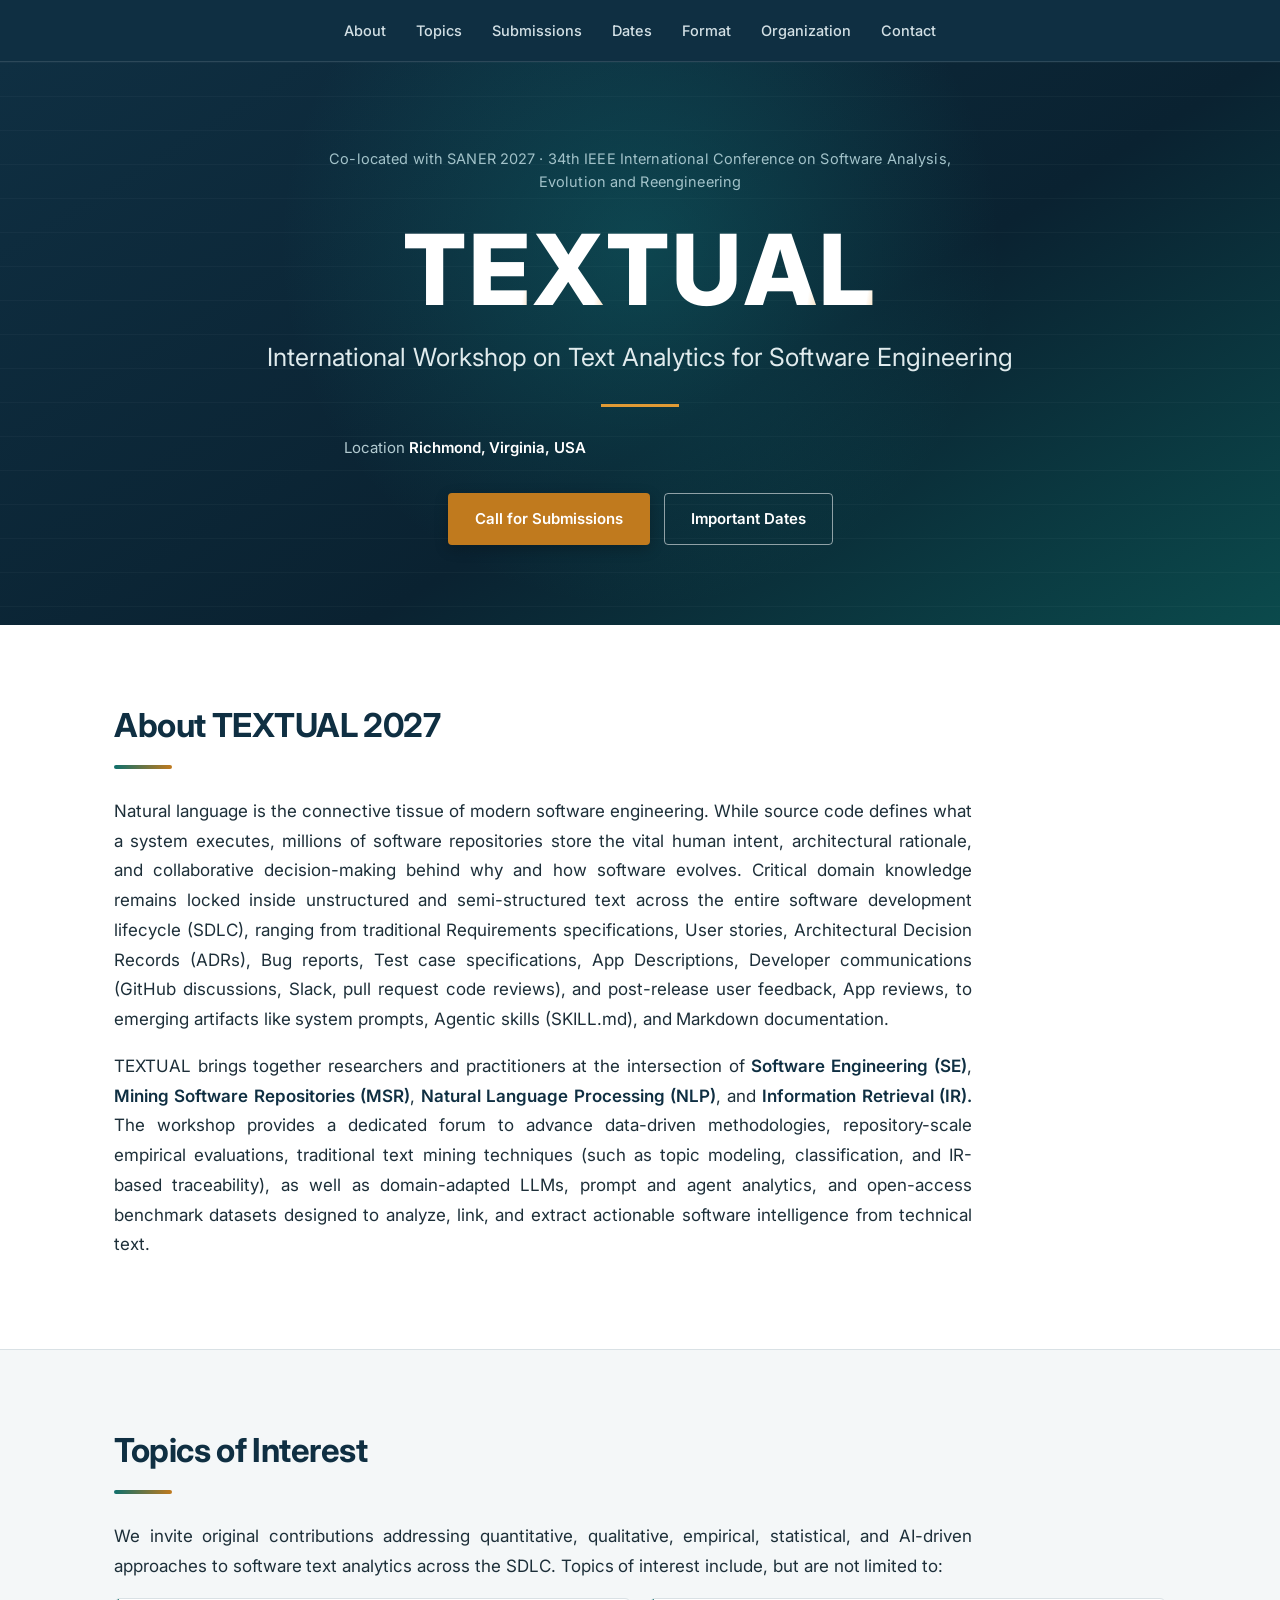
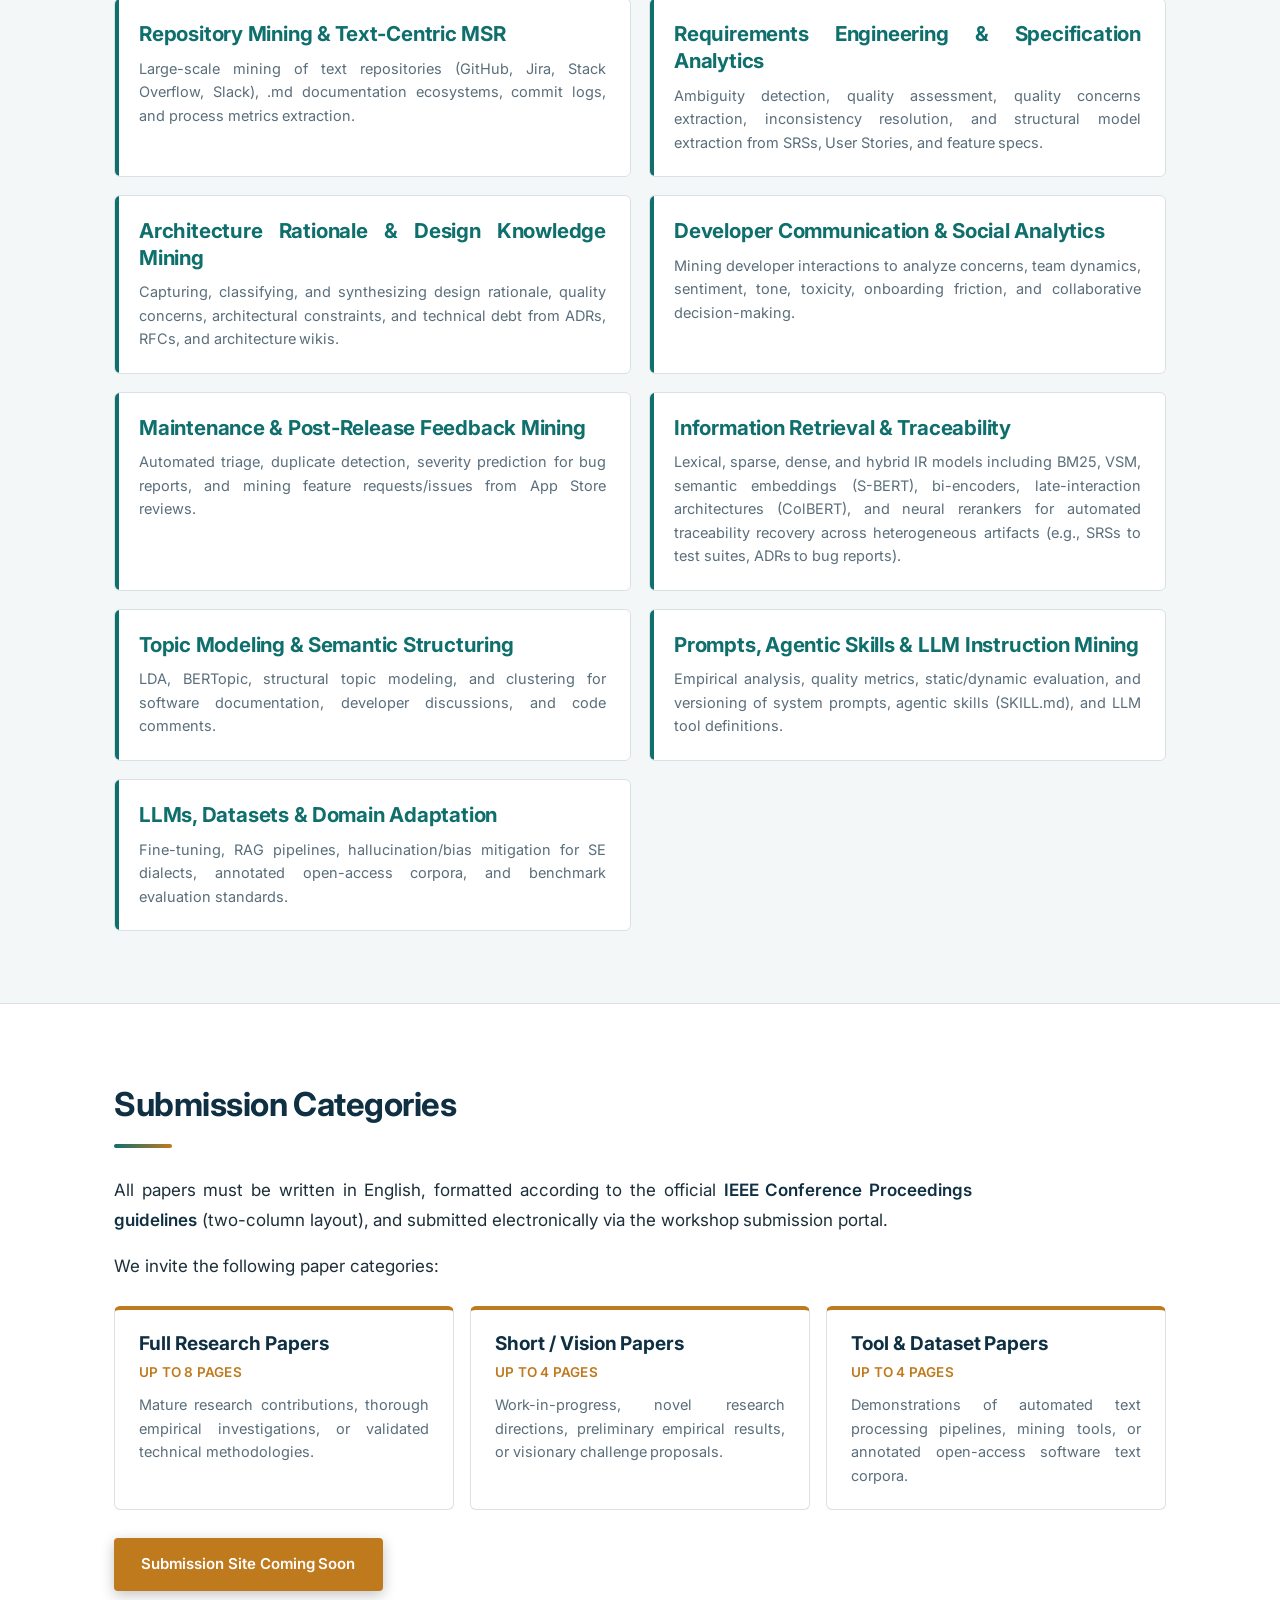
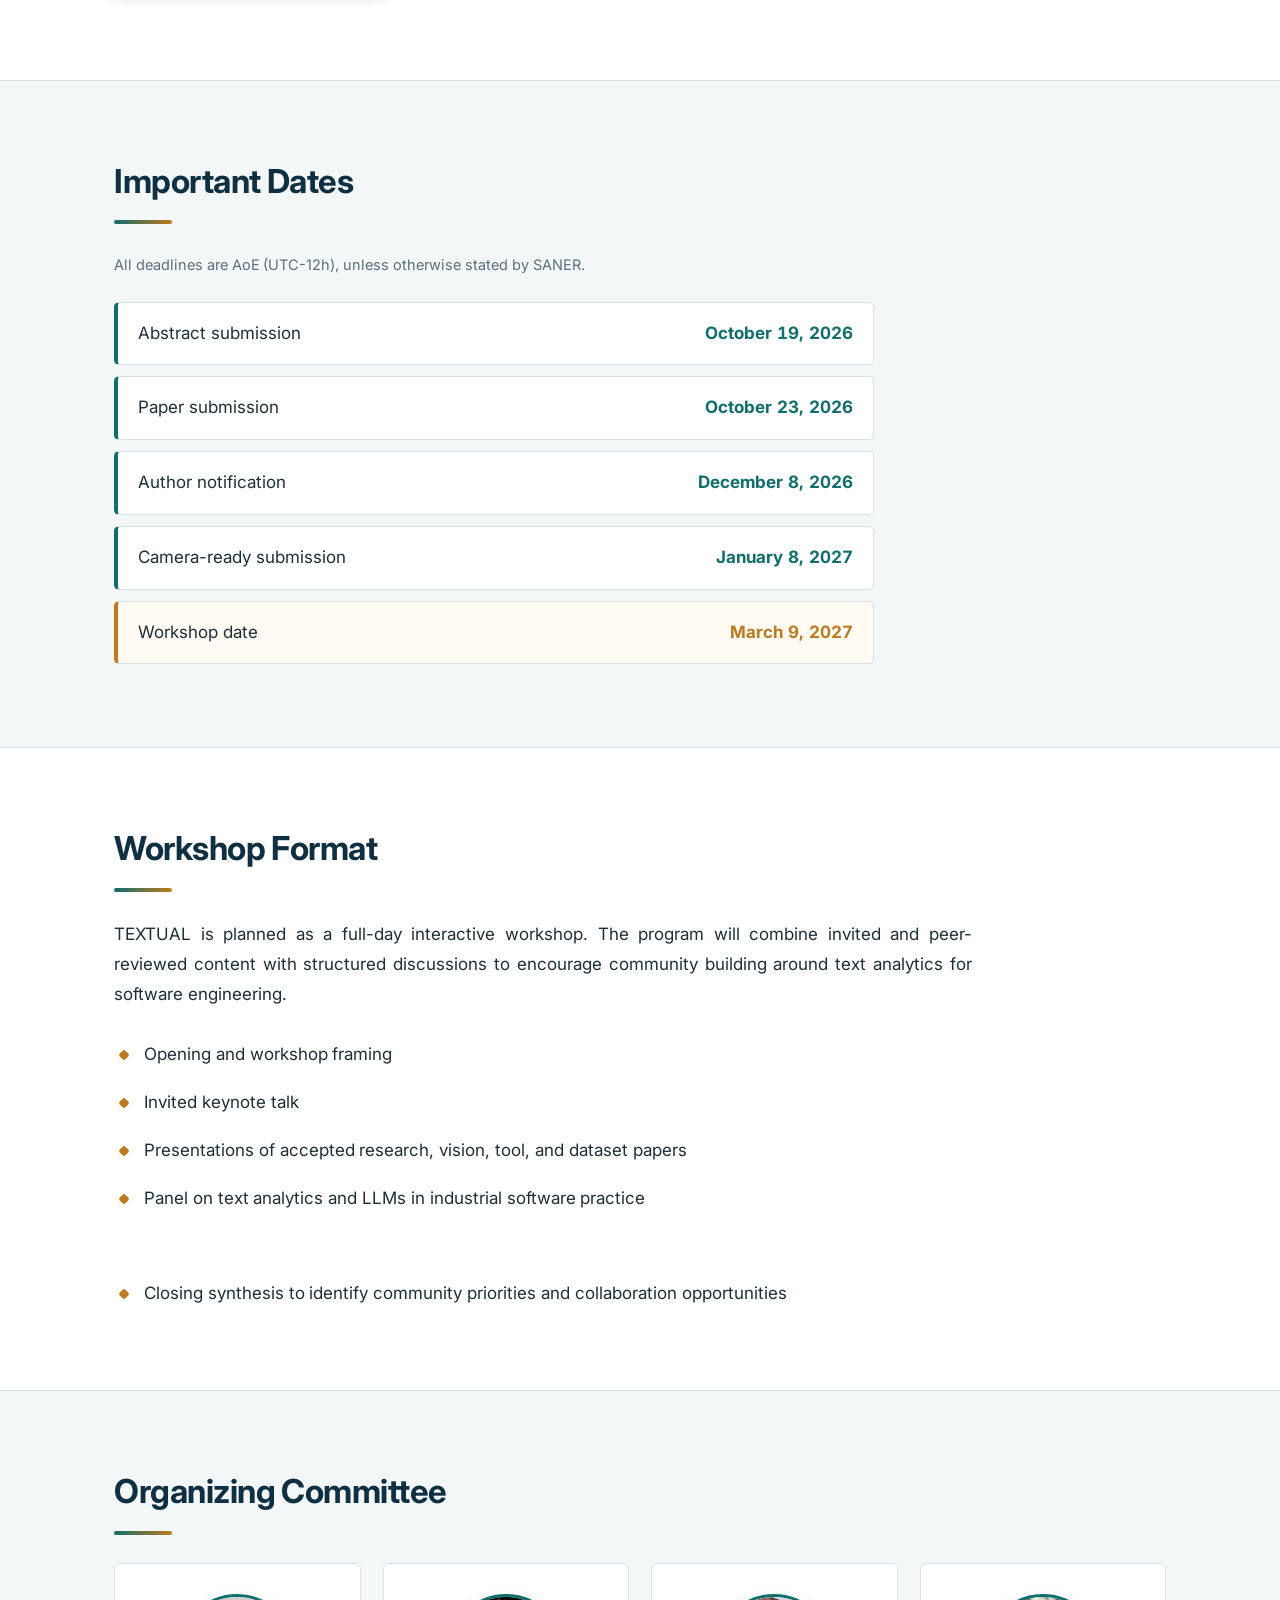
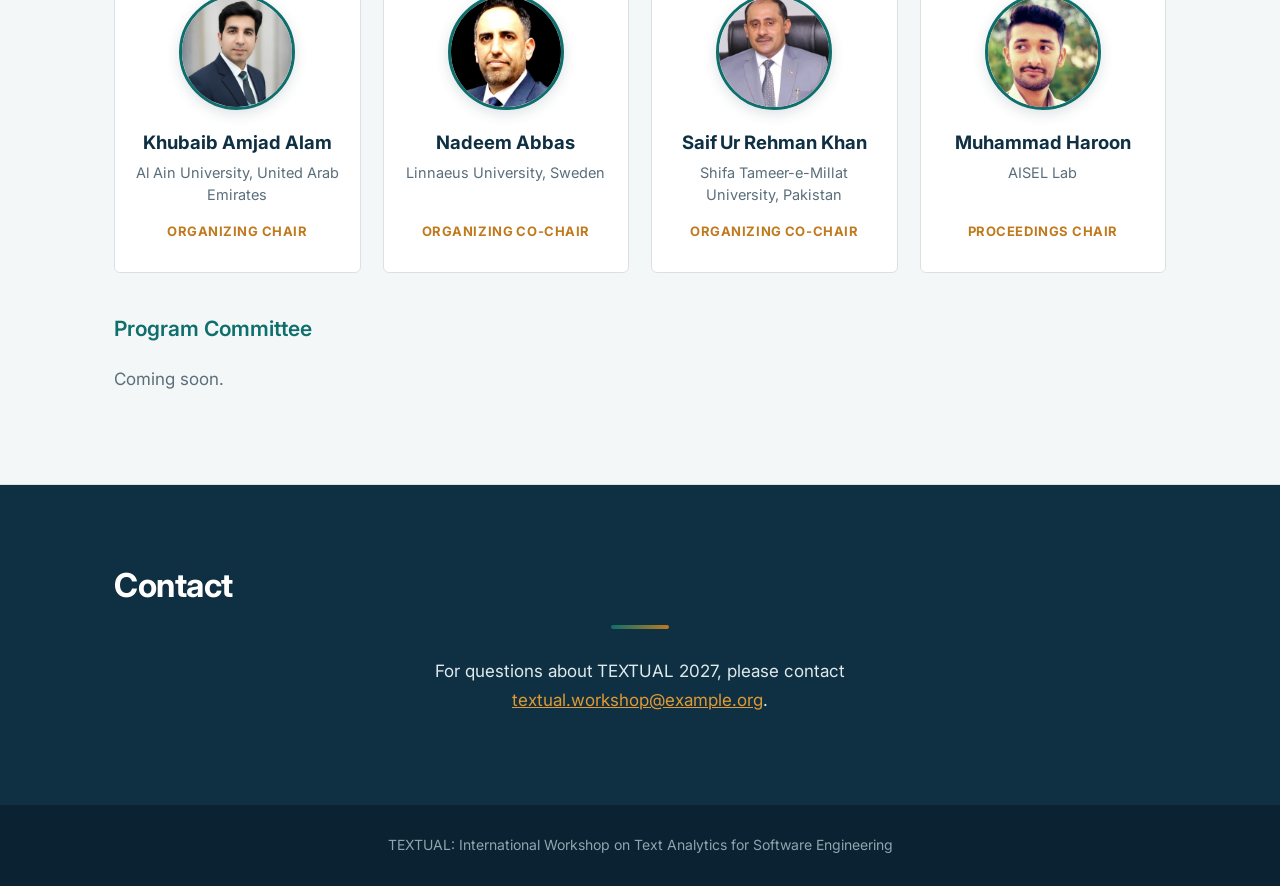
==== textual2027/index.html @ 0e9057af "Add files via upload" ====
<!DOCTYPE html>
<html lang="en">
<head>
<meta charset="utf-8">
<meta name="viewport" content="width=device-width, initial-scale=1">
<title>TEXTUAL: International Workshop on Text Analytics for Software Engineering</title>
<meta name="description" content="TEXTUAL: International Workshop on Text Analytics for Software Engineering, SANER 2027.">
<link rel="preconnect" href="https://fonts.googleapis.com">
<link rel="preconnect" href="https://fonts.gstatic.com" crossorigin>
<link href="https://fonts.googleapis.com/css2?family=Inter:wght@400;500;600;700;800&display=swap" rel="stylesheet">
<style>
:root{
  --navy:#0f2f42;
  --navy-2:#0a2231;
  --teal:#0e6f6c;
  --teal-bright:#12908c;
  --accent:#c07a1e;
  --accent-bright:#e09a35;
  --bg:#ffffff;
  --bg-alt:#f4f7f8;
  --text:#1d2f39;
  --muted:#5a6e7b;
  --line:#d9e1e5;
  --wrap:1100px;
  --ease:cubic-bezier(.22,.61,.36,1);
}
*{box-sizing:border-box}
html{scroll-behavior:smooth;scroll-padding-top:70px}
body{
  margin:0;background:var(--bg);color:var(--text);
  font-family:Inter,-apple-system,BlinkMacSystemFont,"Segoe UI",Helvetica,Arial,sans-serif;
  font-size:17px;line-height:1.75;-webkit-font-smoothing:antialiased;
}

/* No hyphenation and no mid-word breaks anywhere on the site */
*,*::before,*::after{hyphens:none;-webkit-hyphens:none;-ms-hyphens:none;word-break:normal;overflow-wrap:normal}

.wrap{max-width:var(--wrap);margin:0 auto;padding:0 24px}
a{color:var(--teal)}
a:focus-visible,button:focus-visible{outline:3px solid var(--accent);outline-offset:3px}

/* Justified body copy, last line flush left, gaps kept tight */
p,li,td,dd,blockquote{text-align:justify;text-justify:inter-word;text-align-last:left;word-spacing:-.01em}
p{max-width:78ch}

/* ---------- nav ---------- */
.nav{position:sticky;top:0;z-index:60;background:var(--navy);border-bottom:1px solid rgba(255,255,255,.12)}
.nav .wrap{display:flex;flex-wrap:wrap;justify-content:center;gap:2px;padding:11px 24px}
.nav a{position:relative;color:#d3e0e5;text-decoration:none;font-size:14.5px;font-weight:500;padding:7px 14px;transition:color .25s var(--ease)}
.nav a::after{content:"";position:absolute;left:14px;right:14px;bottom:2px;height:2px;background:var(--accent-bright);transform:scaleX(0);transform-origin:left;transition:transform .25s var(--ease)}
.nav a:hover{color:#fff}
.nav a:hover::after,.nav a.active::after{transform:scaleX(1)}
.nav a.active{color:#fff}

/* ---------- hero ---------- */
.hero{position:relative;overflow:hidden;background:linear-gradient(148deg,var(--navy) 0%,var(--navy-2) 58%,#0b4a4c 100%);color:#fff;padding:86px 0 80px;text-align:center}
.hero::before{
  content:"";position:absolute;inset:0;opacity:.05;pointer-events:none;
  background-image:linear-gradient(rgba(255,255,255,.6) 1px,transparent 1px);
  background-size:100% 34px;animation:drift 26s linear infinite;
}
@keyframes drift{to{background-position:0 34px}}
/* soft light sweeping behind the title */
.hero::after{
  content:"";position:absolute;top:-40%;left:50%;width:820px;height:820px;margin-left:-410px;
  background:radial-gradient(circle,rgba(18,144,140,.30) 0%,rgba(18,144,140,0) 62%);
  pointer-events:none;animation:pulse 9s var(--ease) infinite;
}
@keyframes pulse{0%,100%{opacity:.55;transform:scale(1)}50%{opacity:.95;transform:scale(1.1)}}
.hero .wrap{position:relative;z-index:1}
.hero p{text-align:center;text-align-last:center;margin-left:auto;margin-right:auto}
.hero .kicker{font-size:14.5px;color:#a2c2c9;max-width:680px;margin:0 auto 28px;line-height:1.55;letter-spacing:.01em}

/* animated workshop title: letters rise in, then a slow gold sheen crosses it */
.hero h1{
  font-size:clamp(54px,11vw,98px);line-height:1;margin:0;font-weight:800;letter-spacing:.03em;
  display:flex;justify-content:center;flex-wrap:wrap;
}
.hero h1 span{
  display:inline-block;opacity:0;transform:translateY(26px);
  background:linear-gradient(100deg,#fff 34%,var(--accent-bright) 50%,#fff 66%);
  background-size:280% 100%;
  -webkit-background-clip:text;background-clip:text;color:transparent;
  animation:letterIn .62s var(--ease) forwards, sheen 7s 1.6s linear infinite;
}
@keyframes letterIn{to{opacity:1;transform:none}}
@keyframes sheen{0%{background-position:150% 0}55%,100%{background-position:-150% 0}}
.hero .sub{font-size:clamp(18px,2.35vw,25px);color:#e0ebed;max-width:800px;margin:20px auto 0;font-weight:400;line-height:1.45}
.hero .rule{width:0;height:3px;background:var(--accent-bright);margin:28px auto;animation:grow .6s .9s var(--ease) forwards}
@keyframes grow{to{width:78px}}
.hero .loc{font-size:15px;color:#b3cbd1;margin:0}
.hero .loc b{color:#fff;font-weight:600}
.btns{display:flex;gap:14px;justify-content:center;flex-wrap:wrap;margin-top:32px}
.btn{display:inline-block;padding:12px 26px;border-radius:4px;font-weight:600;font-size:15px;text-decoration:none;border:1.5px solid transparent;transition:transform .25s var(--ease),background .25s var(--ease),box-shadow .25s var(--ease)}
.btn:hover{transform:translateY(-1px)}
.btn-primary{background:var(--accent);color:#fff;box-shadow:0 4px 14px rgba(0,0,0,.24)}
.btn-primary:hover{background:var(--accent-bright)}
.btn-ghost{border-color:rgba(255,255,255,.55);color:#fff}
.btn-ghost:hover{background:rgba(255,255,255,.13)}
.hero .kicker,.hero .sub,.hero .loc,.hero .btns{animation:riseIn .6s var(--ease) both}
.hero .sub{animation-delay:.72s}
.hero .loc{animation-delay:.92s}
.hero .btns{animation-delay:1.02s}
@keyframes riseIn{from{opacity:0;transform:translateY(12px)}to{opacity:1;transform:none}}

/* ---------- sections ---------- */
section{padding:72px 0;border-bottom:1px solid var(--line)}
section:nth-of-type(even){background:var(--bg-alt)}
h2{font-size:33px;margin:0 0 10px;font-weight:700;letter-spacing:-.015em;color:var(--navy);text-align:justify;text-justify:inter-word;text-align-last:left;word-spacing:-.01em}
.underline{width:58px;height:4px;background:linear-gradient(90deg,var(--teal),var(--accent));margin-bottom:28px;border-radius:2px}
h3{font-size:21px;margin:38px 0 10px;font-weight:600;color:var(--teal);text-align:justify;text-justify:inter-word;text-align-last:left;word-spacing:-.01em}
strong{font-weight:600;color:var(--navy)}

/* scroll reveal */
.reveal{opacity:0;transform:translateY(14px);transition:opacity .55s var(--ease),transform .55s var(--ease)}
.reveal.in{opacity:1;transform:none}
.reveal.d1{transition-delay:.07s}
.reveal.d2{transition-delay:.14s}
.reveal.d3{transition-delay:.21s}

/* ---------- topic cards ---------- */
.topics{list-style:none;padding:0;margin:0;display:grid;gap:18px;grid-template-columns:repeat(auto-fit,minmax(340px,1fr));align-items:stretch}
.topics li{
  position:relative;overflow:hidden;display:flex;flex-direction:column;
  background:var(--bg);border:1px solid var(--line);border-radius:6px;padding:22px 24px;
  transition:transform .25s var(--ease),box-shadow .25s var(--ease),border-color .25s var(--ease);
}
section:nth-of-type(even) .topics li{background:#fff}
/* accent bar grows on hover */
.topics li::before{content:"";position:absolute;left:0;top:0;bottom:0;width:4px;background:var(--teal);transform:scaleY(1);transform-origin:top;transition:background .25s var(--ease)}
.topics li:hover{transform:translateY(-4px);box-shadow:0 12px 28px rgba(15,47,66,.13);border-color:#c9d6db}
.topics li:hover::before{background:var(--accent)}
.topics li:hover .t-title{color:var(--accent)}
/* MAIN topic title: large and prominent */
.t-title{
  display:block;font-size:20.5px;line-height:1.3;font-weight:700;color:var(--teal);
  margin:0 0 9px;letter-spacing:-.01em;text-align:justify;text-justify:inter-word;text-align-last:left;word-spacing:-.01em;
  transition:color .25s var(--ease);
}
/* SUB text: smaller, justified, tight, never broken */
.t-body{
  display:block;font-size:14.5px;line-height:1.62;color:var(--muted);margin:0;
  text-align:justify;text-justify:inter-word;text-align-last:left;word-spacing:-.015em;
}

/* ---------- submission categories ---------- */
.cats{list-style:none;padding:0;margin:24px 0 0;display:grid;gap:16px;grid-template-columns:repeat(auto-fit,minmax(320px,1fr));align-items:stretch}
.cats li{display:flex;flex-direction:column;background:var(--bg);border:1px solid var(--line);border-top:4px solid var(--accent);border-radius:6px;padding:22px 24px;transition:transform .25s var(--ease),box-shadow .25s var(--ease)}
section:nth-of-type(even) .cats li{background:#fff}
.cats li:hover{transform:translateY(-4px);box-shadow:0 12px 28px rgba(15,47,66,.13)}
.c-title{display:block;font-size:19px;font-weight:700;color:var(--navy);margin:0 0 4px;line-height:1.3;text-align:justify;text-justify:inter-word;text-align-last:left;word-spacing:-.01em}
.c-pages{display:block;font-size:13.5px;font-weight:600;color:var(--accent);margin:0 0 9px;letter-spacing:.02em}
.c-body{display:block;font-size:14.5px;line-height:1.62;color:var(--muted);margin:0;text-align:justify;text-align-last:left;word-spacing:-.015em}

/* ---------- dates ---------- */
.dates{list-style:none;padding:0;margin:24px 0 0;max-width:760px}
.dates li>span:first-child{flex:1;text-align:justify;text-justify:inter-word;text-align-last:left;word-spacing:-.01em}
.dates li{display:flex;justify-content:space-between;gap:18px;align-items:baseline;padding:16px 20px;border:1px solid var(--line);border-left:4px solid var(--teal);border-radius:5px;margin-bottom:11px;background:var(--bg);transition:transform .25s var(--ease),box-shadow .25s var(--ease),border-left-color .25s var(--ease)}
section:nth-of-type(even) .dates li{background:#fff}
.dates li:hover{transform:translateY(-2px);box-shadow:0 8px 20px rgba(15,47,66,.1);border-left-color:var(--accent)}
.dates .d{font-weight:700;font-variant-numeric:tabular-nums;white-space:nowrap;color:var(--teal)}
.dates li.highlight{border-left-color:var(--accent);background:#fffaf2}
section:nth-of-type(even) .dates li.highlight{background:#fffaf2}
.dates li.highlight .d{color:var(--accent)}
.note{font-size:14.5px;color:var(--muted);text-align:justify;text-justify:inter-word;text-align-last:left;word-spacing:-.01em}

/* ---------- format ---------- */
.format{list-style:none;padding:0;margin:22px 0 0;max-width:78ch}
.format li{position:relative;padding:9px 0 9px 30px;text-align:justify;text-justify:inter-word;text-align-last:left;word-spacing:-.01em}
.format li::before{content:"";position:absolute;left:6px;top:20px;width:8px;height:8px;background:var(--accent);border-radius:2px;transform:rotate(45deg)}

/* ---------- organizers ---------- */
.people{display:grid;gap:22px;grid-template-columns:repeat(auto-fit,minmax(235px,1fr));margin-top:28px;align-items:stretch}
.person{display:flex;flex-direction:column;text-align:center;background:var(--bg);border:1px solid var(--line);border-radius:6px;padding:30px 20px;transition:transform .25s var(--ease),box-shadow .25s var(--ease)}
section:nth-of-type(even) .person{background:#fff}
.person:hover{transform:translateY(-4px);box-shadow:0 12px 28px rgba(15,47,66,.13)}
.avatar{display:block;width:116px;height:116px;border-radius:50%;object-fit:cover;object-position:center top;background:var(--bg-alt);margin:0 auto 16px;border:3px solid var(--teal);box-shadow:0 4px 14px rgba(15,47,66,.14);transition:border-color .25s var(--ease),transform .25s var(--ease),box-shadow .25s var(--ease)}
.person:hover .avatar{border-color:var(--accent);transform:scale(1.03);box-shadow:0 8px 22px rgba(15,47,66,.2)}
.person p{text-align:center;text-align-last:center;max-width:none;margin-left:auto;margin-right:auto}
.person .name{font-size:18.5px;font-weight:700;margin:0 0 4px;color:var(--navy)}
.person .name a{text-decoration:none;color:var(--navy)}
.person .name a:hover{color:var(--teal)}
.person .aff{font-size:14.5px;color:var(--muted);margin:0;line-height:1.5;margin-bottom:auto}
.person .role{font-size:13px;font-weight:700;color:var(--accent);margin:14px 0 0;letter-spacing:.04em;text-transform:uppercase}
.pc{margin-top:38px;color:var(--muted)}

/* ---------- contact + footer ---------- */
.contact{background:var(--navy);color:#dfeaed;text-align:center;border-bottom:none}
.contact h2{color:#fff}
.contact .underline{margin:0 auto 28px}
.contact p{margin-left:auto;margin-right:auto;max-width:640px;text-align:center;text-align-last:center}
.contact a{color:var(--accent-bright)}
footer{background:var(--navy-2);color:#8fa5b0;text-align:center;padding:28px 24px;font-size:14px}

/* ---------- back to top ---------- */
#top{position:fixed;right:22px;bottom:22px;z-index:70;width:44px;height:44px;border:none;border-radius:50%;background:var(--teal);color:#fff;font-size:19px;cursor:pointer;opacity:0;pointer-events:none;transform:translateY(10px);transition:opacity .25s var(--ease),transform .25s var(--ease),background .25s var(--ease);box-shadow:0 6px 18px rgba(0,0,0,.24)}
#top.show{opacity:1;pointer-events:auto;transform:none}
#top:hover{background:var(--accent)}

@media(max-width:720px){
  body{font-size:16px}
  section{padding:52px 0}
  h2{font-size:27px}
  .t-title{font-size:18.5px}
  .dates li{flex-direction:column;gap:4px}
}
@media (prefers-reduced-motion:reduce){
  html{scroll-behavior:auto}
  *,*::before,*::after{animation:none!important;transition:none!important}
  .reveal{opacity:1;transform:none}
  .hero .rule{width:78px}
  .hero h1 span{opacity:1;transform:none;color:#fff;-webkit-text-fill-color:#fff}
}
</style>
</head>
<body>

<nav class="nav">
  <div class="wrap">
    <a href="#about">About</a>
    <a href="#topics">Topics</a>
    <a href="#submissions">Submissions</a>
    <a href="#dates">Dates</a>
    <a href="#format">Format</a>
    <a href="#organization">Organization</a>
    <a href="#contact">Contact</a>
  </div>
</nav>

<header class="hero">
  <div class="wrap">
    <p class="kicker">Co-located with SANER 2027 &middot; 34th IEEE International Conference on Software Analysis, Evolution and Reengineering</p>
    <h1 id="title" aria-label="TEXTUAL">TEXTUAL</h1>
    <p class="sub">International Workshop on Text Analytics for Software Engineering</p>
    <div class="rule"></div>
    <p class="loc">Location <b>Richmond, Virginia, USA</b></p>
    <div class="btns">
      <a class="btn btn-primary" href="#submissions">Call for Submissions</a>
      <a class="btn btn-ghost" href="#dates">Important Dates</a>
    </div>
  </div>
</header>

<section id="about">
  <div class="wrap">
    <h2 class="reveal">About TEXTUAL 2027</h2>
    <div class="underline reveal"></div>
    <p class="reveal d1">Natural language is the connective tissue of modern software engineering. While source code defines what a system executes, millions of software repositories store the vital human intent, architectural rationale, and collaborative decision-making behind why and how software evolves. Critical domain knowledge remains locked inside unstructured and semi-structured text across the entire software development lifecycle (SDLC), ranging from traditional Requirements specifications, User stories, Architectural Decision Records (ADRs), Bug reports, Test case specifications, App Descriptions, Developer communications (GitHub discussions, Slack, pull request code reviews), and post-release user feedback, App reviews, to emerging artifacts like system prompts, Agentic skills (SKILL.md), and Markdown documentation.</p>
    <p class="reveal d2">TEXTUAL brings together researchers and practitioners at the intersection of <strong>Software Engineering (SE)</strong>, <strong>Mining Software Repositories (MSR)</strong>, <strong>Natural Language Processing (NLP)</strong>, and <strong>Information Retrieval (IR).</strong> The workshop provides a dedicated forum to advance data-driven methodologies, repository-scale empirical evaluations, traditional text mining techniques (such as topic modeling, classification, and IR-based traceability), as well as domain-adapted LLMs, prompt and agent analytics, and open-access benchmark datasets designed to analyze, link, and extract actionable software intelligence from technical text.</p>
  </div>
</section>

<section id="topics">
  <div class="wrap">
    <h2 class="reveal">Topics of Interest</h2>
    <div class="underline reveal"></div>
    <p class="reveal d1">We invite original contributions addressing quantitative, qualitative, empirical, statistical, and AI-driven approaches to software text analytics across the SDLC. Topics of interest include, but are not limited to:</p>
    <ul class="topics">
      <li class="reveal"><span class="t-title">Repository Mining &amp; Text-Centric MSR</span><span class="t-body">Large-scale mining of text repositories (GitHub, Jira, Stack Overflow, Slack), .md documentation ecosystems, commit logs, and process metrics extraction.</span></li>
      <li class="reveal d1"><span class="t-title">Requirements Engineering &amp; Specification Analytics</span><span class="t-body">Ambiguity detection, quality assessment, quality concerns extraction, inconsistency resolution, and structural model extraction from SRSs, User Stories, and feature specs.</span></li>
      <li class="reveal d2"><span class="t-title">Architecture Rationale &amp; Design Knowledge Mining</span><span class="t-body">Capturing, classifying, and synthesizing design rationale, quality concerns, architectural constraints, and technical debt from ADRs, RFCs, and architecture wikis.</span></li>
      <li class="reveal"><span class="t-title">Developer Communication &amp; Social Analytics</span><span class="t-body">Mining developer interactions to analyze concerns, team dynamics, sentiment, tone, toxicity, onboarding friction, and collaborative decision-making.</span></li>
      <li class="reveal d1"><span class="t-title">Maintenance &amp; Post-Release Feedback Mining</span><span class="t-body">Automated triage, duplicate detection, severity prediction for bug reports, and mining feature requests/issues from App Store reviews.</span></li>
      <li class="reveal d2"><span class="t-title">Information Retrieval &amp; Traceability</span><span class="t-body">Lexical, sparse, dense, and hybrid IR models including BM25, VSM, semantic embeddings (S-BERT), bi-encoders, late-interaction architectures (ColBERT), and neural rerankers for automated traceability recovery across heterogeneous artifacts (e.g., SRSs to test suites, ADRs to bug reports).</span></li>
      <li class="reveal"><span class="t-title">Topic Modeling &amp; Semantic Structuring</span><span class="t-body">LDA, BERTopic, structural topic modeling, and clustering for software documentation, developer discussions, and code comments.</span></li>
      <li class="reveal d1"><span class="t-title">Prompts, Agentic Skills &amp; LLM Instruction Mining</span><span class="t-body">Empirical analysis, quality metrics, static/dynamic evaluation, and versioning of system prompts, agentic skills (SKILL.md), and LLM tool definitions.</span></li>
      <li class="reveal d2"><span class="t-title">LLMs, Datasets &amp; Domain Adaptation</span><span class="t-body">Fine-tuning, RAG pipelines, hallucination/bias mitigation for SE dialects, annotated open-access corpora, and benchmark evaluation standards.</span></li>
    </ul>
  </div>
</section>

<section id="submissions">
  <div class="wrap">
    <h2 class="reveal">Submission Categories</h2>
    <div class="underline reveal"></div>
    <p class="reveal d1">All papers must be written in English, formatted according to the official <strong>IEEE Conference Proceedings guidelines</strong> (two-column layout), and submitted electronically via the workshop submission portal.</p>
    <p class="reveal d2">We invite the following paper categories:</p>
    <ul class="cats">
      <li class="reveal"><span class="c-title">Full Research Papers</span><span class="c-pages">UP TO 8 PAGES</span><span class="c-body">Mature research contributions, thorough empirical investigations, or validated technical methodologies.</span></li>
      <li class="reveal d1"><span class="c-title">Short / Vision Papers</span><span class="c-pages">UP TO 4 PAGES</span><span class="c-body">Work-in-progress, novel research directions, preliminary empirical results, or visionary challenge proposals.</span></li>
      <li class="reveal d2"><span class="c-title">Tool &amp; Dataset Papers</span><span class="c-pages">UP TO 4 PAGES</span><span class="c-body">Demonstrations of automated text processing pipelines, mining tools, or annotated open-access software text corpora.</span></li>
    </ul>
    <p class="reveal" style="margin-top:28px"><a class="btn btn-primary" href="#">Submission Site Coming Soon</a></p>
  </div>
</section>

<section id="dates">
  <div class="wrap">
    <h2 class="reveal">Important Dates</h2>
    <div class="underline reveal"></div>
    <p class="note reveal d1">All deadlines are AoE (UTC-12h), unless otherwise stated by SANER.</p>
    <ul class="dates">
      <li class="reveal"><span>Abstract submission</span><span class="d">October 19, 2026</span></li>
      <li class="reveal d1"><span>Paper submission</span><span class="d">October 23, 2026</span></li>
      <li class="reveal d2"><span>Author notification</span><span class="d">December 8, 2026</span></li>
      <li class="reveal d2"><span>Camera-ready submission</span><span class="d">January 8, 2027</span></li>
      <li class="reveal d3 highlight"><span>Workshop date</span><span class="d">March 9, 2027</span></li>
    </ul>
  </div>
</section>

<section id="format">
  <div class="wrap">
    <h2 class="reveal">Workshop Format</h2>
    <div class="underline reveal"></div>
    <p class="reveal d1">TEXTUAL is planned as a full-day interactive workshop. The program will combine invited and peer-reviewed content with structured discussions to encourage community building around text analytics for software engineering.</p>
    <ul class="format">
      <li class="reveal">Opening and workshop framing</li>
      <li class="reveal">Invited keynote talk</li>
      <li class="reveal d1">Presentations of accepted research, vision, tool, and dataset papers</li>
      <li class="reveal d1">Panel on text analytics and LLMs in industrial software practice</li>
      <li class="reveal d2">Structured breakout discussion on dataset, benchmark, and evaluation gaps</li>
      <li class="reveal d2">Closing synthesis to identify community priorities and collaboration opportunities</li>
    </ul>
  </div>
</section>

<section id="organization">
  <div class="wrap">
    <h2 class="reveal">Organizing Committee</h2>
    <div class="underline reveal"></div>
    <div class="people">

      <div class="person reveal">
        <img class="avatar" src="assets/organizers/khubaib-amjad-alam.jpg" alt="Khubaib Amjad Alam" loading="lazy" width="600" height="600">
        <p class="name"><a href="https://aau.ac.ae/en/staff/khubaib-Alam" target="_blank" rel="noopener">Khubaib Amjad Alam</a></p>
        <p class="aff">Al Ain University, United Arab Emirates</p>
        <p class="role">Organizing Chair</p>
      </div>

      <div class="person reveal d1">
        <img class="avatar" src="assets/organizers/nadeem-abbas.jpg" alt="Nadeem Abbas" loading="lazy" width="600" height="600">
        <p class="name"><a href="https://www.lnu.se/en/staff/nadeem.abbas" target="_blank" rel="noopener">Nadeem Abbas</a></p>
        <p class="aff">Linnaeus University, Sweden</p>
        <p class="role">Organizing Co-chair</p>
      </div>

      <div class="person reveal d2">
        <img class="avatar" src="assets/organizers/saif-ur-rehman-khan.jpg" alt="Saif Ur Rehman Khan" loading="lazy" width="600" height="600">
        <p class="name"><a href="https://stmu.edu.pk/dr-saif-ur-rehman-2/" target="_blank" rel="noopener">Saif Ur Rehman Khan</a></p>
        <p class="aff">Shifa Tameer-e-Millat University, Pakistan</p>
        <p class="role">Organizing Co-chair</p>
      </div>

      <div class="person reveal d3">
        <img class="avatar" src="assets/organizers/muhammad-haroon.jpg" alt="Muhammad Haroon" loading="lazy" width="600" height="600">
        <p class="name"><a href="https://aisel.dev" target="_blank" rel="noopener">Muhammad Haroon</a></p>
        <p class="aff">AISEL Lab</p>
        <p class="role">Proceedings Chair</p>
      </div>

    </div>

    <div class="pc">
      <h3 class="reveal">Program Committee</h3>
      <p class="reveal">Coming soon.</p>
    </div>
  </div>
</section>

<section id="contact" class="contact">
  <div class="wrap">
    <h2 class="reveal">Contact</h2>
    <div class="underline reveal"></div>
    <p class="reveal d1">For questions about TEXTUAL 2027, please contact <a href="mailto:textual.workshop@example.org">textual.workshop@example.org</a>.</p>
  </div>
</section>

<footer>
  TEXTUAL: International Workshop on Text Analytics for Software Engineering
</footer>

<button id="top" aria-label="Back to top">&#8593;</button>

<script>
(function(){
  var reduce = window.matchMedia('(prefers-reduced-motion: reduce)').matches;

  // Split the workshop title into animated letters
  var title = document.getElementById('title');
  if (title) {
    var word = title.textContent.trim();
    title.textContent = '';
    for (var i = 0; i < word.length; i++) {
      var s = document.createElement('span');
      s.textContent = word[i];
      s.style.animationDelay = (0.12 + i * 0.075) + 's, ' + (1.6 + i * 0.075) + 's';
      title.appendChild(s);
    }
  }

  // Scroll reveal
  var items = document.querySelectorAll('.reveal');
  if (reduce || !('IntersectionObserver' in window)) {
    items.forEach(function(el){ el.classList.add('in'); });
  } else {
    var io = new IntersectionObserver(function(entries){
      entries.forEach(function(e){
        if (e.isIntersecting) { e.target.classList.add('in'); io.unobserve(e.target); }
      });
    }, { threshold: 0.12, rootMargin: '0px 0px -60px 0px' });
    items.forEach(function(el){ io.observe(el); });
  }

  // Active nav link and back-to-top visibility
  var links = Array.prototype.slice.call(document.querySelectorAll('.nav a'));
  var sections = links.map(function(a){ return document.querySelector(a.getAttribute('href')); });
  var btn = document.getElementById('top');
  function onScroll(){
    var y = window.scrollY + 100, current = -1;
    sections.forEach(function(s, i){ if (s && s.offsetTop <= y) current = i; });
    links.forEach(function(a, i){ a.classList.toggle('active', i === current); });
    btn.classList.toggle('show', window.scrollY > 500);
  }
  window.addEventListener('scroll', onScroll, { passive: true });
  onScroll();

  btn.addEventListener('click', function(){
    window.scrollTo({ top: 0, behavior: reduce ? 'auto' : 'smooth' });
  });
})();
</script>

</body>
</html>
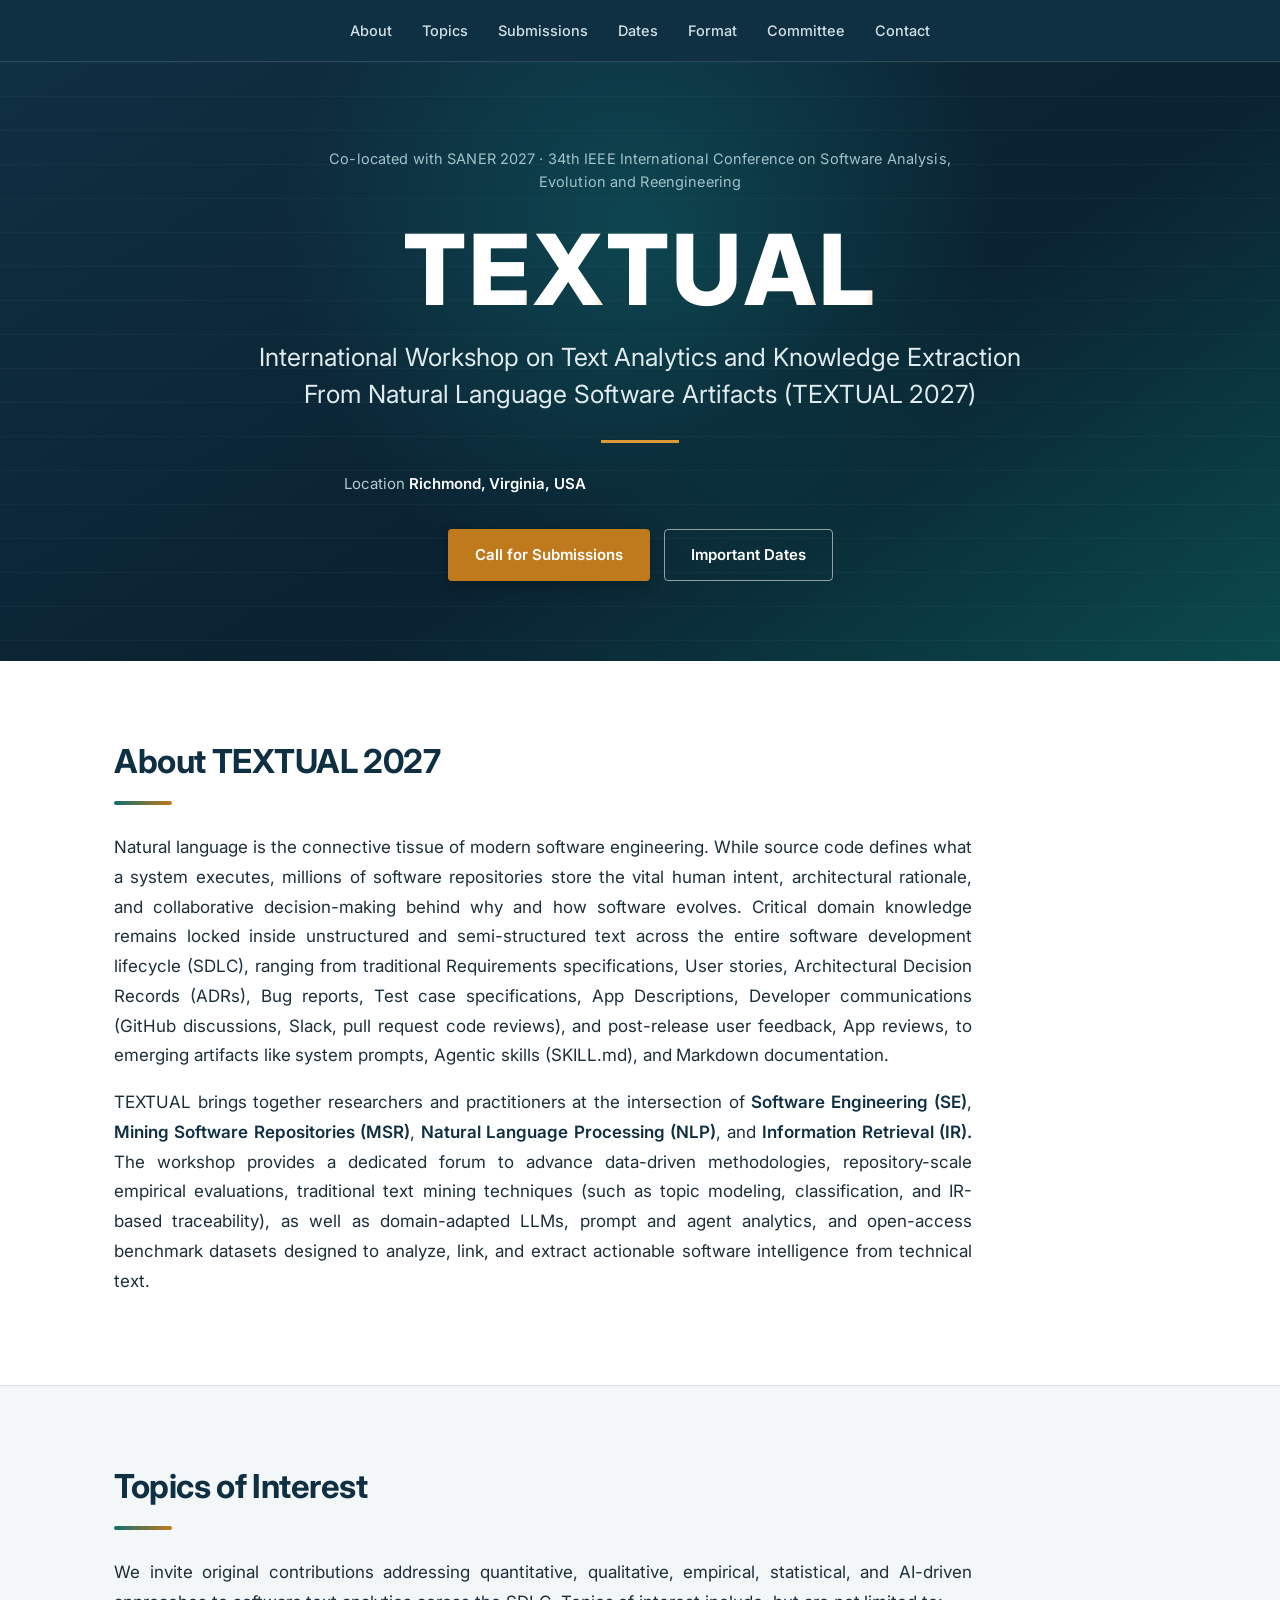
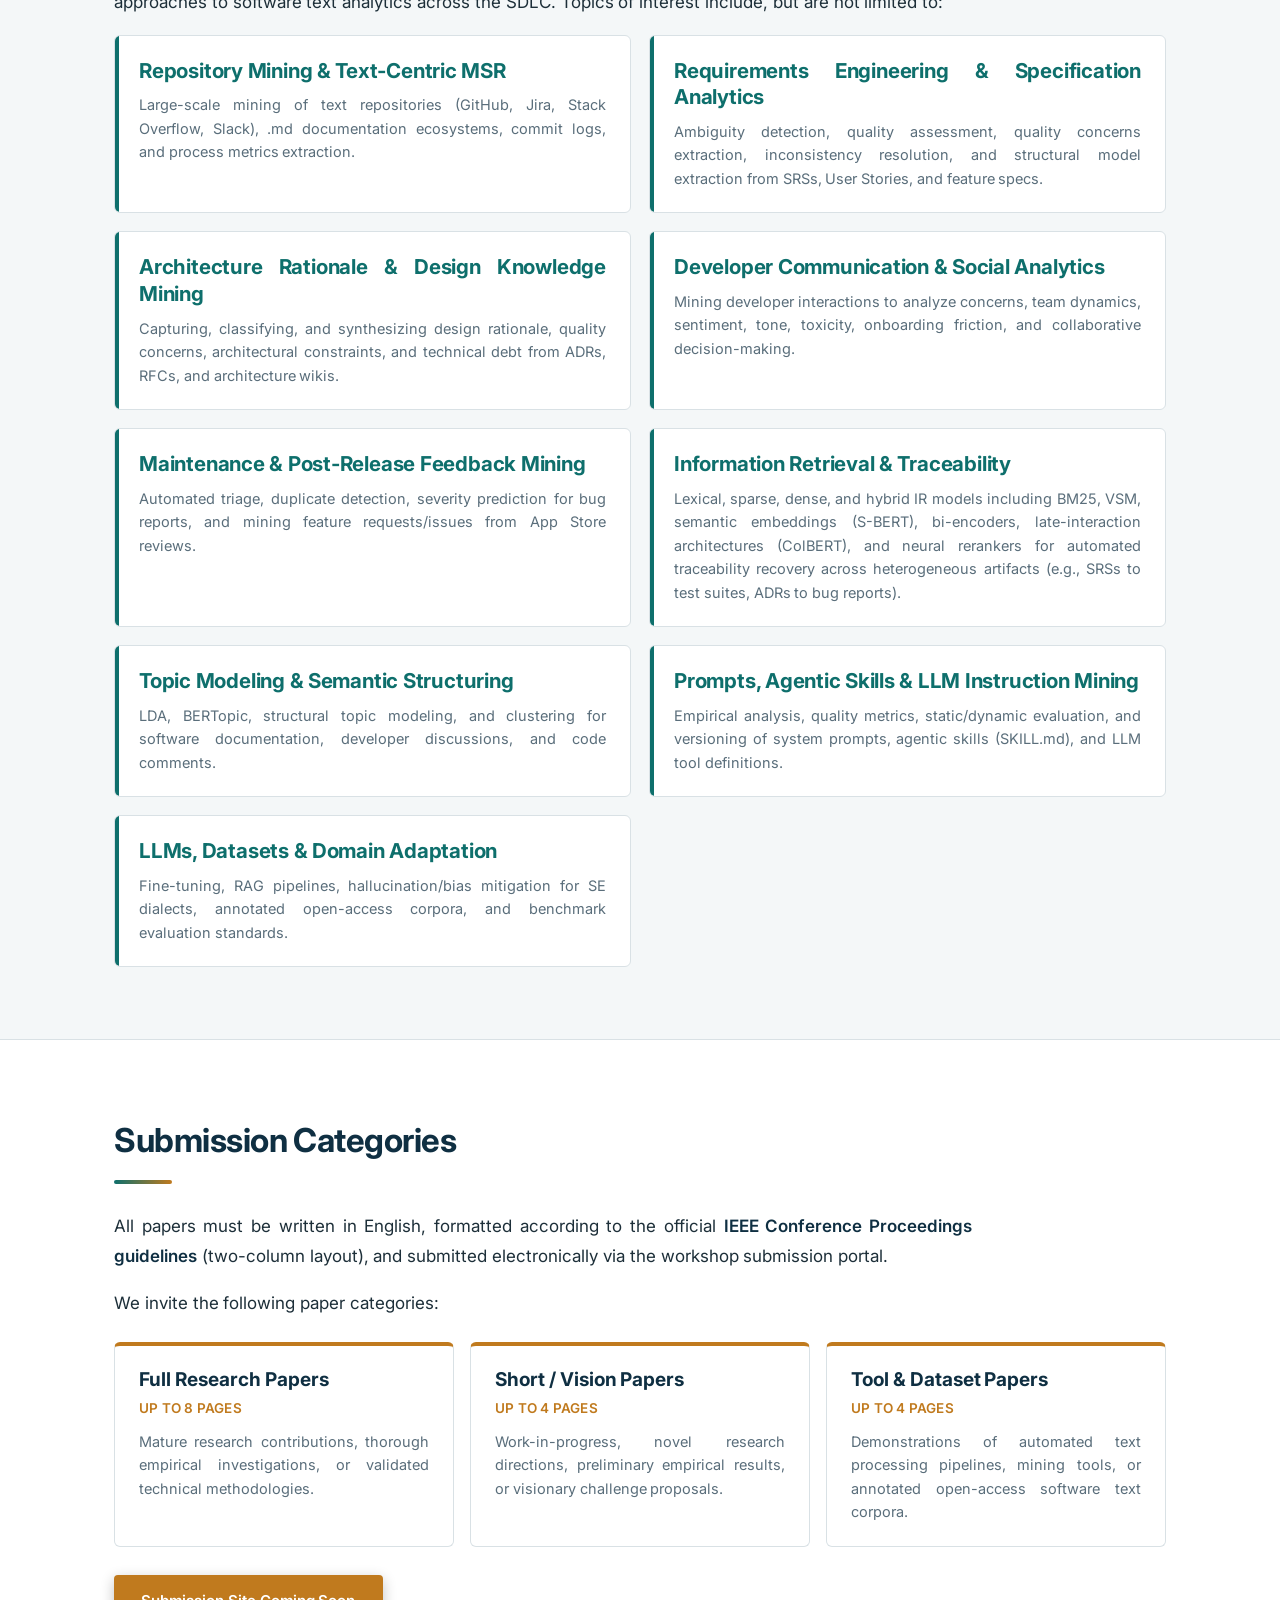
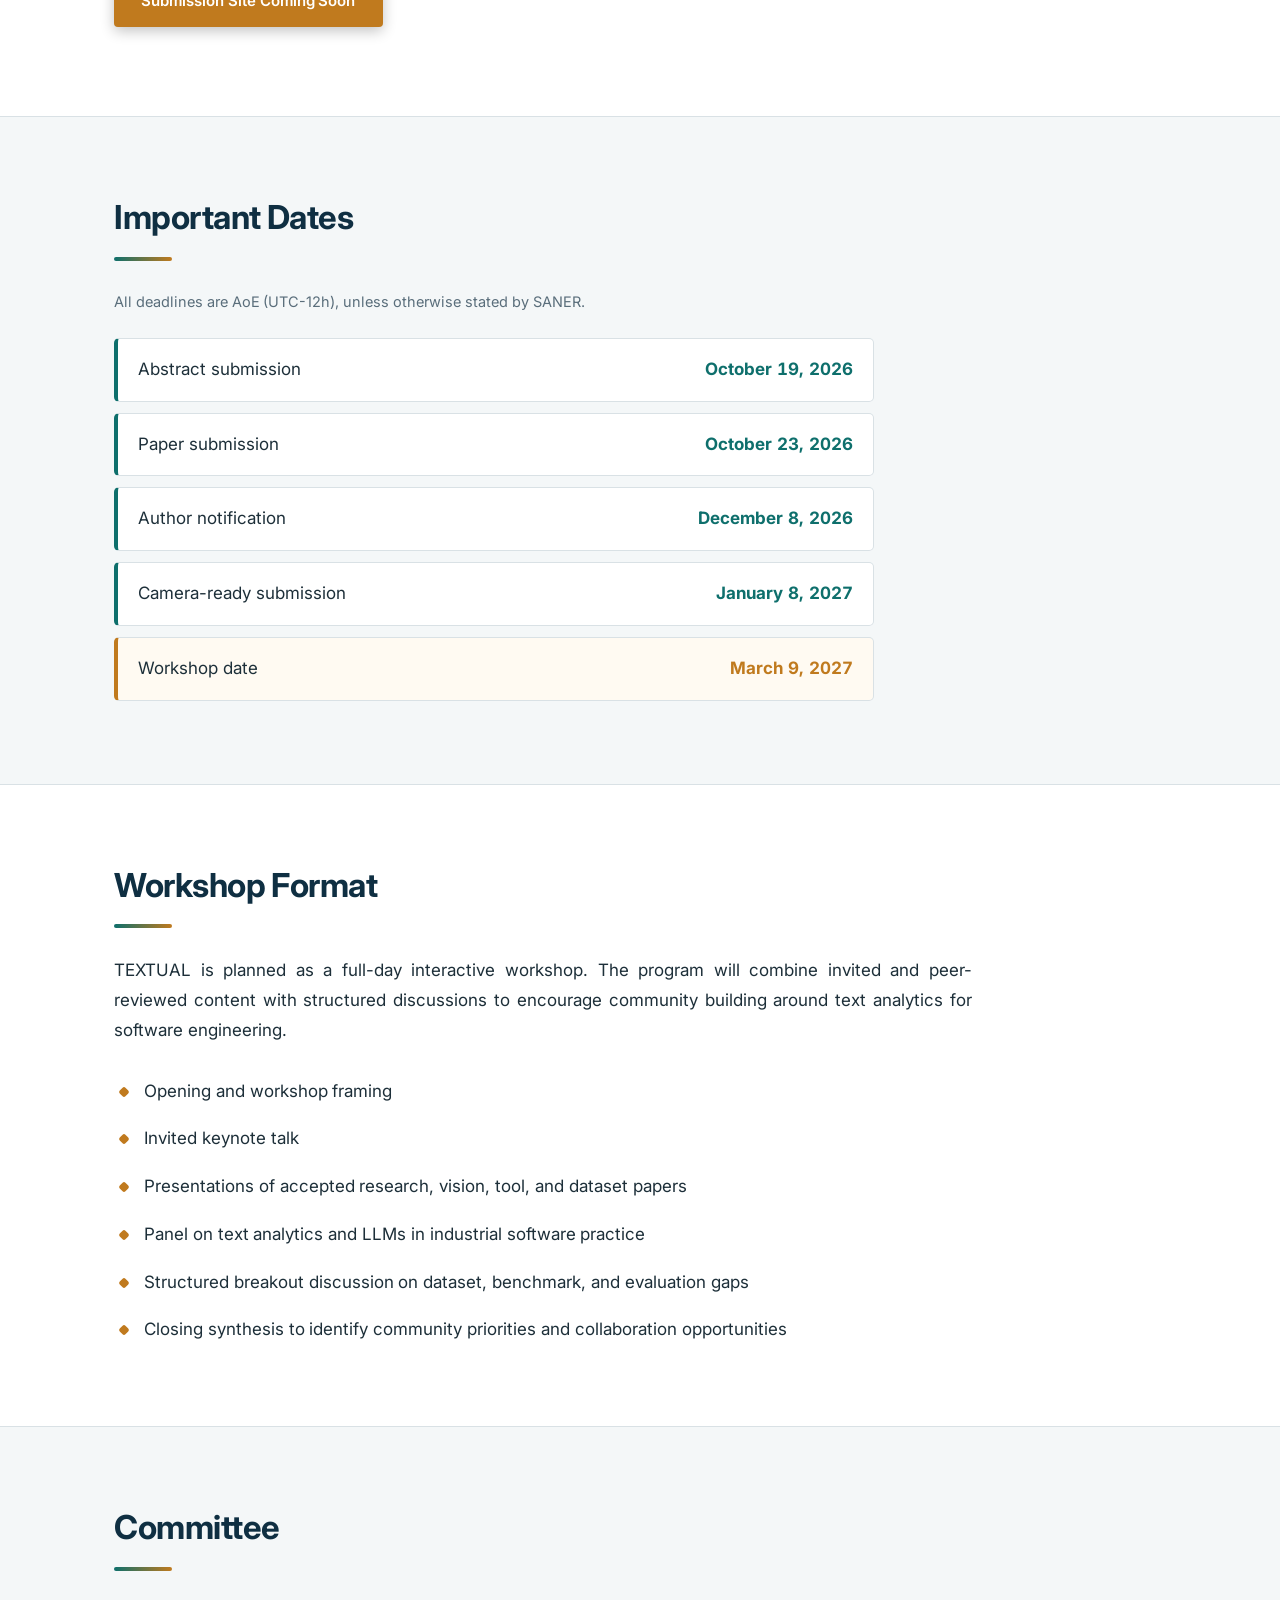
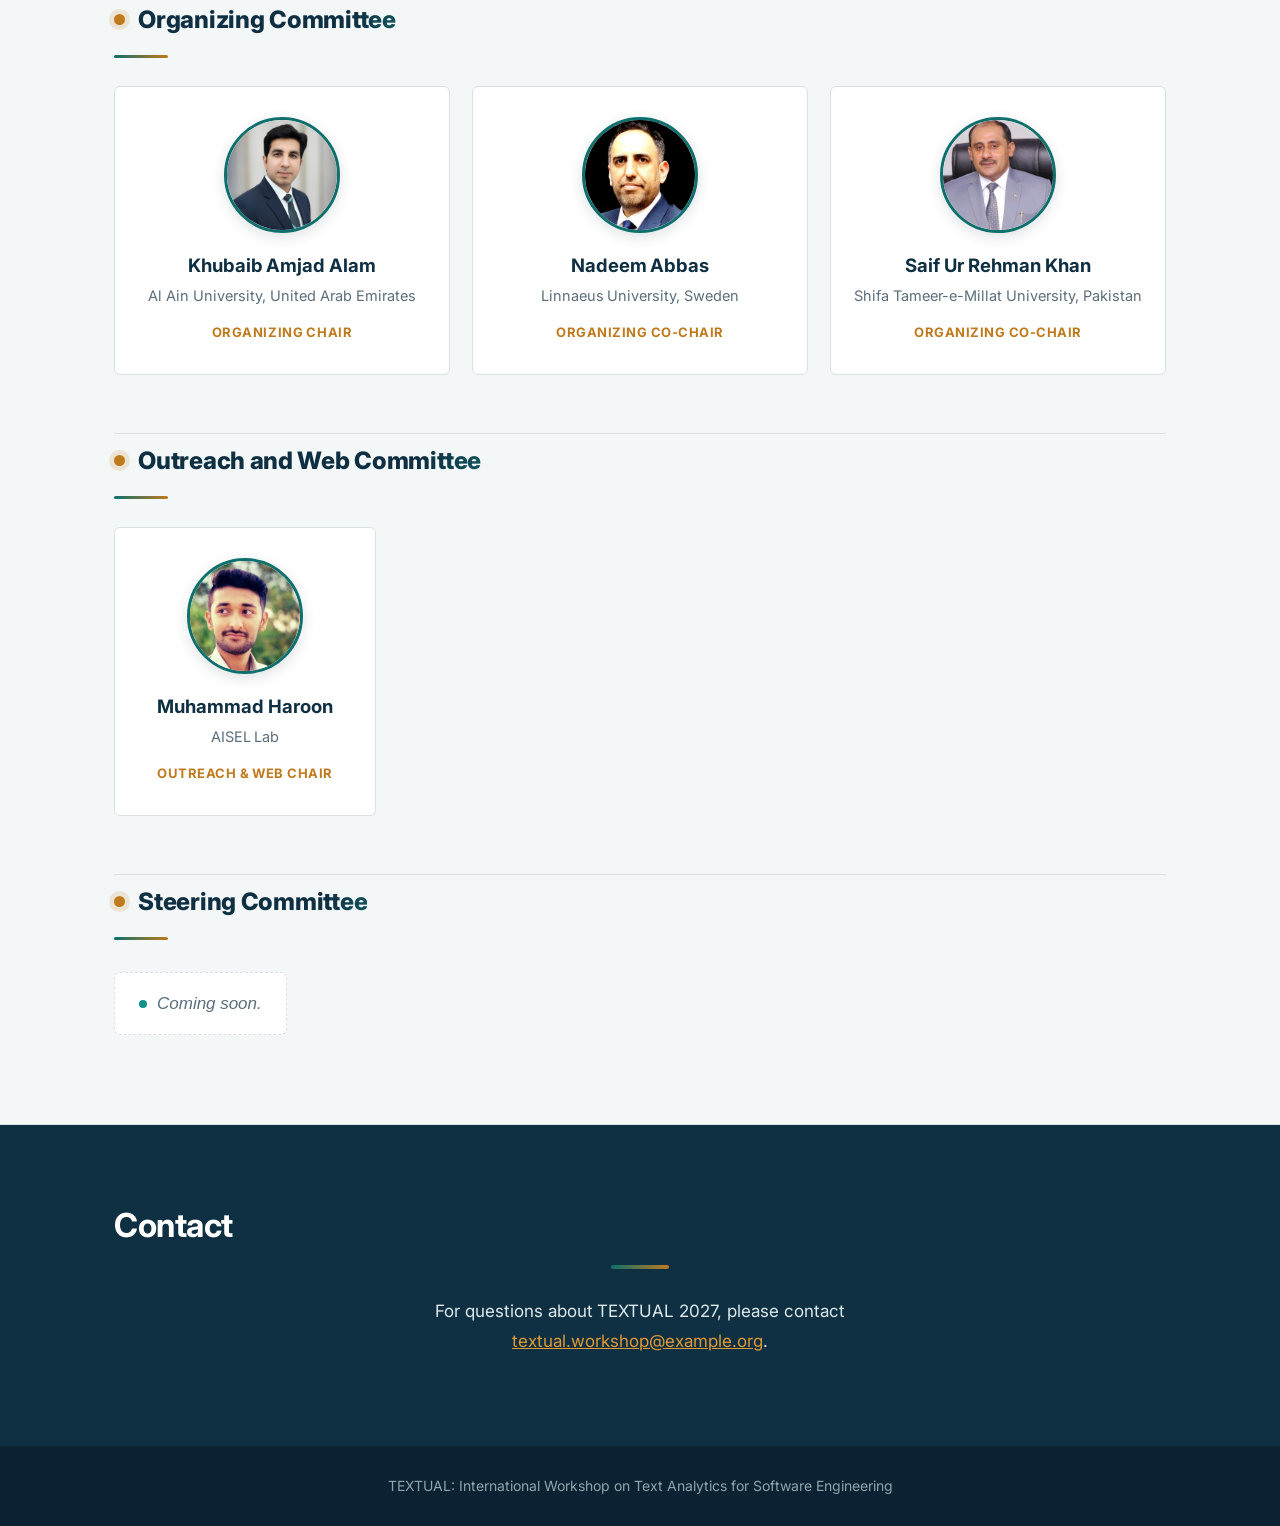
==== commit 9fd5d0b8: "Update index.html" ====
--- a/textual2027/index.html
+++ b/textual2027/index.html
@@ -3,7 +3,7 @@
 <head>
 <meta charset="utf-8">
 <meta name="viewport" content="width=device-width, initial-scale=1">
-<title>TEXTUAL: International Workshop on Text Analytics for Software Engineering</title>
+<title>TEXTUAL: International Workshop on Text Analytics and Knowledge Extraction From Natural Language Software Artifacts</title>
 <meta name="description" content="TEXTUAL: International Workshop on Text Analytics for Software Engineering, SANER 2027.">
 <link rel="preconnect" href="https://fonts.googleapis.com">
 <link rel="preconnect" href="https://fonts.gstatic.com" crossorigin>
@@ -184,6 +184,43 @@
 .person .role{font-size:13px;font-weight:700;color:var(--accent);margin:14px 0 0;letter-spacing:.04em;text-transform:uppercase}
 .pc{margin-top:38px;color:var(--muted)}
 
+/* ---------- committee subheadings ---------- */
+.committee-block{margin-top:12px}
+.committee-block+.committee-block{margin-top:58px;padding-top:6px;border-top:1px solid var(--line)}
+.subhead{
+  display:flex;align-items:center;gap:13px;font-size:24px;font-weight:800;
+  margin:0 0 14px;letter-spacing:-.01em;color:var(--navy);
+}
+.subhead::before{
+  content:"";flex:0 0 11px;width:11px;height:11px;border-radius:50%;background:var(--accent);
+  box-shadow:0 0 0 5px rgba(192,122,30,.16);transition:box-shadow .3s var(--ease);
+}
+.committee-block:hover .subhead::before{box-shadow:0 0 0 7px rgba(192,122,30,.22)}
+.subhead span{
+  position:relative;display:inline-block;
+  background:linear-gradient(100deg,var(--navy) 32%,var(--teal-bright) 50%,var(--navy) 68%);
+  background-size:260% 100%;-webkit-background-clip:text;background-clip:text;color:transparent;
+  animation:sheen 6.5s 1s linear infinite;
+}
+.underline-sm{width:0;height:3px;border-radius:2px;margin:0 0 28px;
+  background:linear-gradient(90deg,var(--teal),var(--accent));
+  transition:width .75s var(--ease) .12s;}
+.underline-sm.in{width:54px}
+.people.single{max-width:262px}
+.coming-soon-card{
+  display:inline-flex;align-items:center;gap:10px;margin-top:4px;
+  padding:16px 24px;border:1.5px dashed var(--line);border-radius:6px;
+  color:var(--muted);font-style:italic;background:var(--bg);
+  transition:border-color .25s var(--ease),transform .25s var(--ease);
+}
+section:nth-of-type(even) .coming-soon-card{background:#fff}
+.coming-soon-card:hover{border-color:var(--accent);transform:translateY(-2px)}
+.coming-soon-card::before{
+  content:"";width:8px;height:8px;border-radius:50%;background:var(--teal-bright);flex:0 0 8px;
+  animation:pulseDot 1.8s ease-in-out infinite;
+}
+@keyframes pulseDot{0%,100%{opacity:.4;transform:scale(.85)}50%{opacity:1;transform:scale(1.15)}}
+
 /* ---------- contact + footer ---------- */
 .contact{background:var(--navy);color:#dfeaed;text-align:center;border-bottom:none}
 .contact h2{color:#fff}
@@ -222,7 +259,7 @@
     <a href="#submissions">Submissions</a>
     <a href="#dates">Dates</a>
     <a href="#format">Format</a>
-    <a href="#organization">Organization</a>
+    <a href="#committee">Committee</a>
     <a href="#contact">Contact</a>
   </div>
 </nav>
@@ -231,7 +268,7 @@
   <div class="wrap">
     <p class="kicker">Co-located with SANER 2027 &middot; 34th IEEE International Conference on Software Analysis, Evolution and Reengineering</p>
     <h1 id="title" aria-label="TEXTUAL">TEXTUAL</h1>
-    <p class="sub">International Workshop on Text Analytics for Software Engineering</p>
+    <p class="sub">International Workshop on Text Analytics and Knowledge Extraction From Natural Language Software Artifacts (TEXTUAL 2027) </p>
     <div class="rule"></div>
     <p class="loc">Location <b>Richmond, Virginia, USA</b></p>
     <div class="btns">
@@ -315,46 +352,61 @@
   </div>
 </section>
 
-<section id="organization">
-  <div class="wrap">
-    <h2 class="reveal">Organizing Committee</h2>
-    <div class="underline reveal"></div>
-    <div class="people">
-
-      <div class="person reveal">
-        <img class="avatar" src="assets/organizers/khubaib-amjad-alam.jpg" alt="Khubaib Amjad Alam" loading="lazy" width="600" height="600">
-        <p class="name"><a href="https://aau.ac.ae/en/staff/khubaib-Alam" target="_blank" rel="noopener">Khubaib Amjad Alam</a></p>
-        <p class="aff">Al Ain University, United Arab Emirates</p>
-        <p class="role">Organizing Chair</p>
+<section id="committee">
+  <div class="wrap">
+    <h2 class="reveal">Committee</h2>
+    <div class="underline reveal"></div>
+
+    <div class="committee-block">
+      <h3 class="subhead reveal"><span>Organizing Committee</span></h3>
+      <div class="underline-sm reveal"></div>
+      <div class="people">
+
+        <div class="person reveal">
+          <img class="avatar" src="assets/organizers/khubaib-amjad-alam.jpg" alt="Khubaib Amjad Alam" loading="lazy" width="600" height="600">
+          <p class="name"><a href="https://aau.ac.ae/en/staff/khubaib-Alam" target="_blank" rel="noopener">Khubaib Amjad Alam</a></p>
+          <p class="aff">Al Ain University, United Arab Emirates</p>
+          <p class="role">Organizing Chair</p>
+        </div>
+
+        <div class="person reveal d1">
+          <img class="avatar" src="assets/organizers/nadeem-abbas.jpg" alt="Nadeem Abbas" loading="lazy" width="600" height="600">
+          <p class="name"><a href="https://www.lnu.se/en/staff/nadeem.abbas" target="_blank" rel="noopener">Nadeem Abbas</a></p>
+          <p class="aff">Linnaeus University, Sweden</p>
+          <p class="role">Organizing Co-chair</p>
+        </div>
+
+        <div class="person reveal d2">
+          <img class="avatar" src="assets/organizers/saif-ur-rehman-khan.jpg" alt="Saif Ur Rehman Khan" loading="lazy" width="600" height="600">
+          <p class="name"><a href="https://stmu.edu.pk/dr-saif-ur-rehman-2/" target="_blank" rel="noopener">Saif Ur Rehman Khan</a></p>
+          <p class="aff">Shifa Tameer-e-Millat University, Pakistan</p>
+          <p class="role">Organizing Co-chair</p>
+        </div>
+
       </div>
-
-      <div class="person reveal d1">
-        <img class="avatar" src="assets/organizers/nadeem-abbas.jpg" alt="Nadeem Abbas" loading="lazy" width="600" height="600">
-        <p class="name"><a href="https://www.lnu.se/en/staff/nadeem.abbas" target="_blank" rel="noopener">Nadeem Abbas</a></p>
-        <p class="aff">Linnaeus University, Sweden</p>
-        <p class="role">Organizing Co-chair</p>
+    </div>
+
+    <div class="committee-block">
+      <h3 class="subhead reveal"><span>Outreach and Web Committee</span></h3>
+      <div class="underline-sm reveal"></div>
+      <div class="people single">
+
+        <div class="person reveal">
+          <img class="avatar" src="assets/organizers/muhammad-haroon.jpg" alt="Muhammad Haroon" loading="lazy" width="600" height="600">
+          <p class="name"><a href="https://aisel.dev" target="_blank" rel="noopener">Muhammad Haroon</a></p>
+          <p class="aff">AISEL Lab</p>
+          <p class="role">Outreach &amp; Web Chair</p>
+        </div>
+
       </div>
-
-      <div class="person reveal d2">
-        <img class="avatar" src="assets/organizers/saif-ur-rehman-khan.jpg" alt="Saif Ur Rehman Khan" loading="lazy" width="600" height="600">
-        <p class="name"><a href="https://stmu.edu.pk/dr-saif-ur-rehman-2/" target="_blank" rel="noopener">Saif Ur Rehman Khan</a></p>
-        <p class="aff">Shifa Tameer-e-Millat University, Pakistan</p>
-        <p class="role">Organizing Co-chair</p>
-      </div>
-
-      <div class="person reveal d3">
-        <img class="avatar" src="assets/organizers/muhammad-haroon.jpg" alt="Muhammad Haroon" loading="lazy" width="600" height="600">
-        <p class="name"><a href="https://aisel.dev" target="_blank" rel="noopener">Muhammad Haroon</a></p>
-        <p class="aff">AISEL Lab</p>
-        <p class="role">Proceedings Chair</p>
-      </div>
-
     </div>
 
-    <div class="pc">
-      <h3 class="reveal">Program Committee</h3>
-      <p class="reveal">Coming soon.</p>
+    <div class="committee-block">
+      <h3 class="subhead reveal"><span>Steering Committee</span></h3>
+      <div class="underline-sm reveal"></div>
+      <p class="coming-soon-card reveal">Coming soon.</p>
     </div>
+
   </div>
 </section>
 
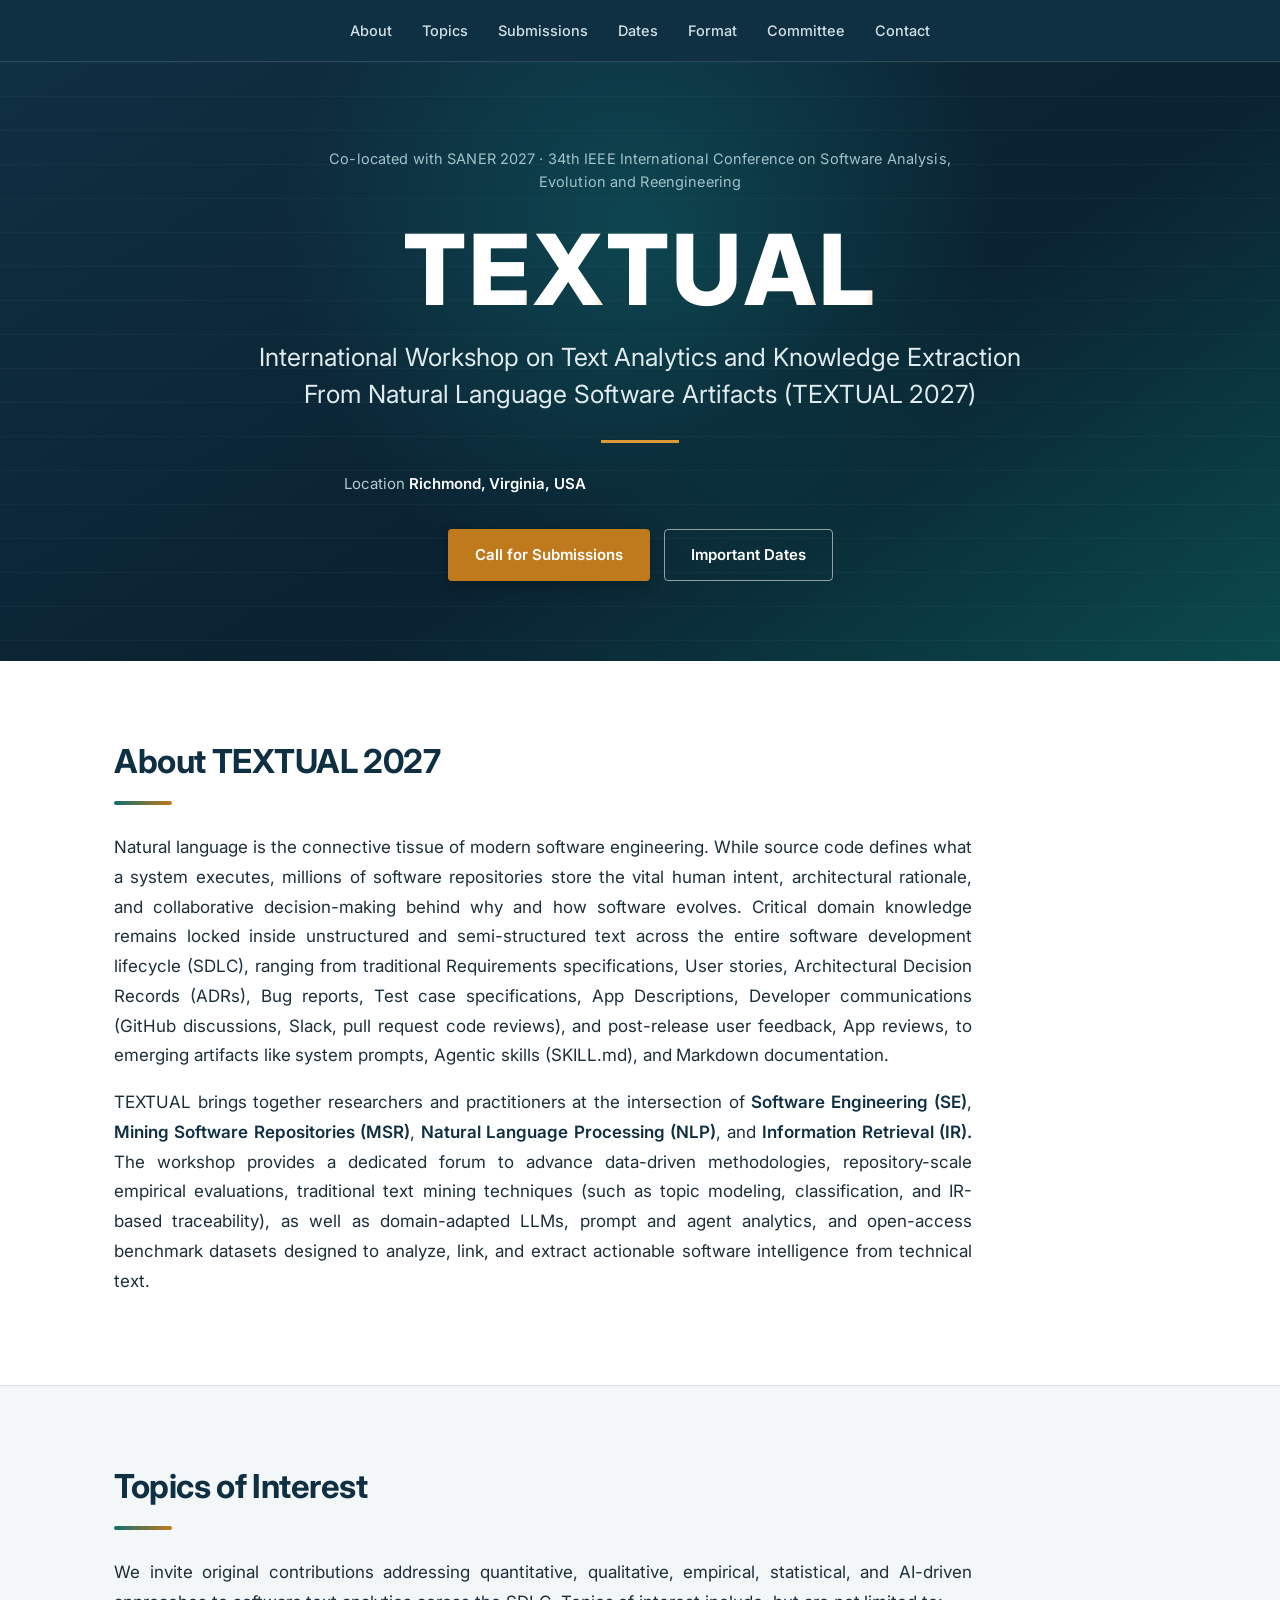
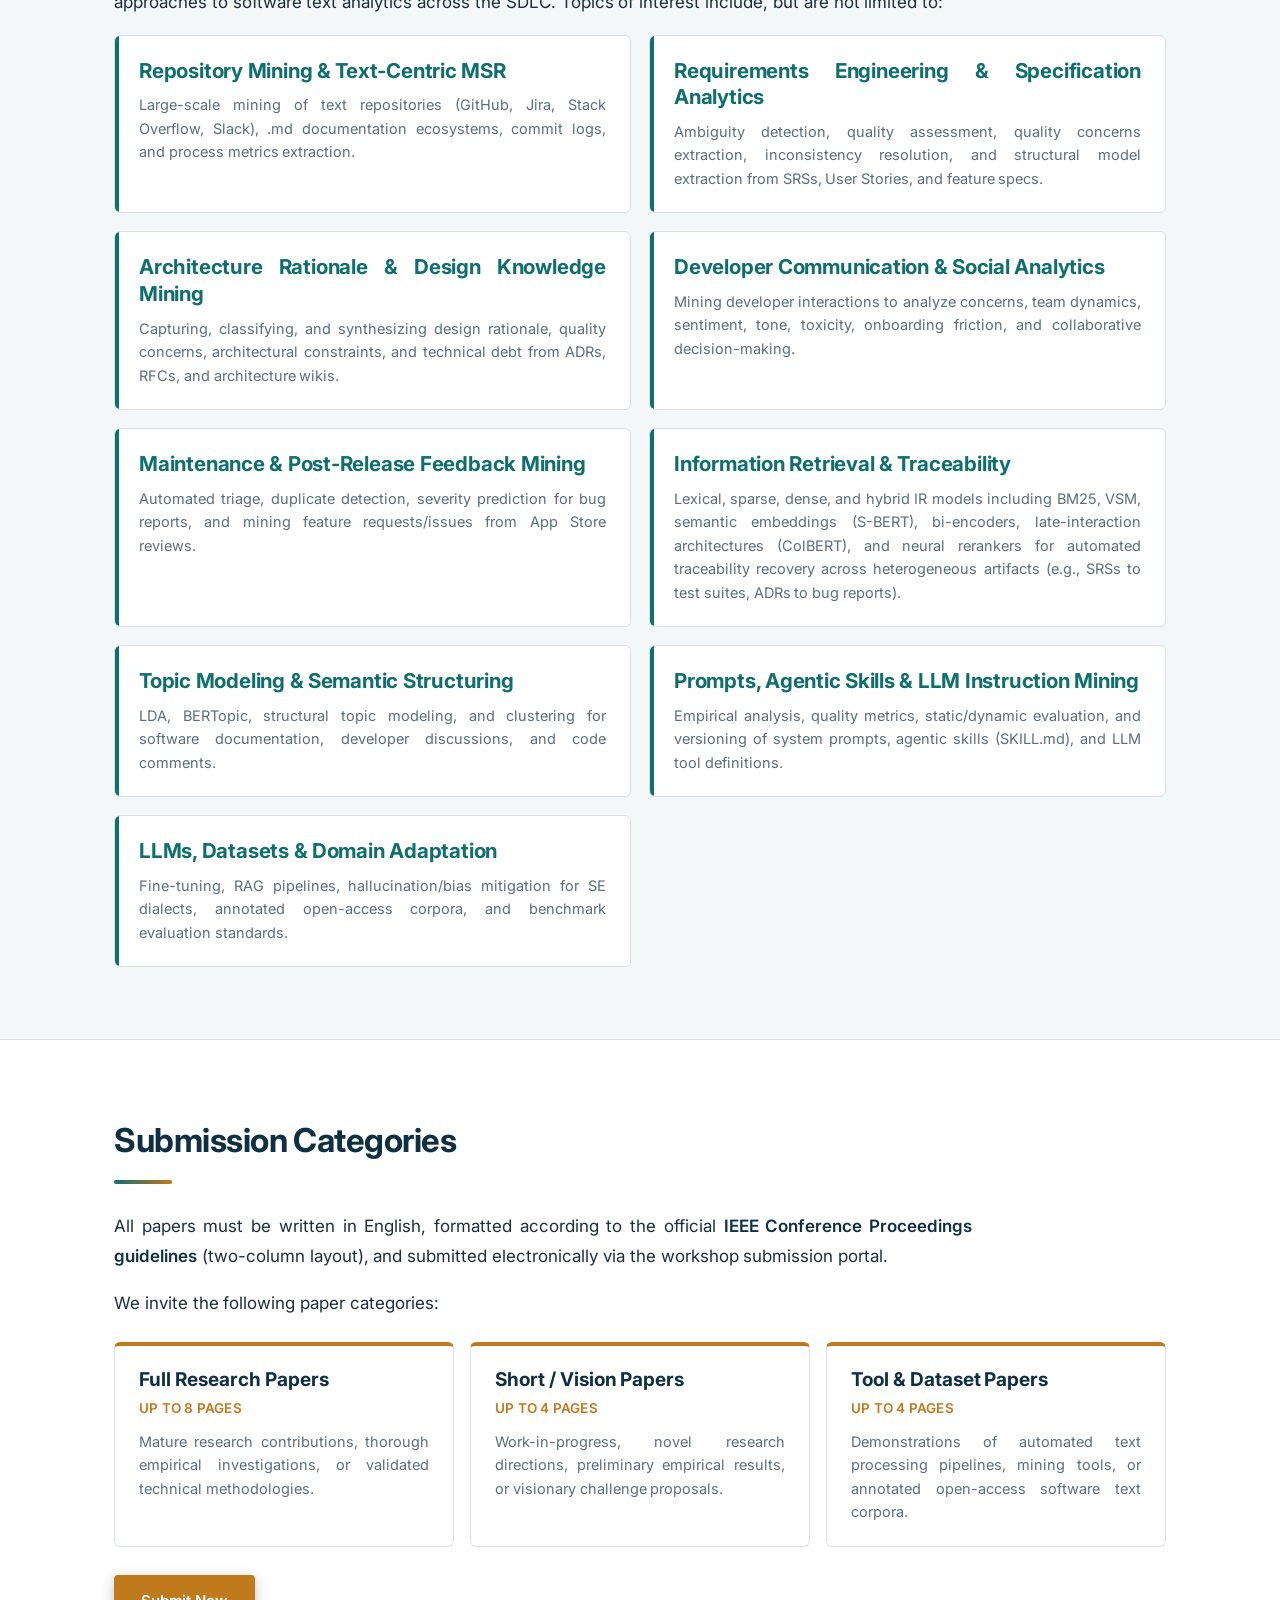
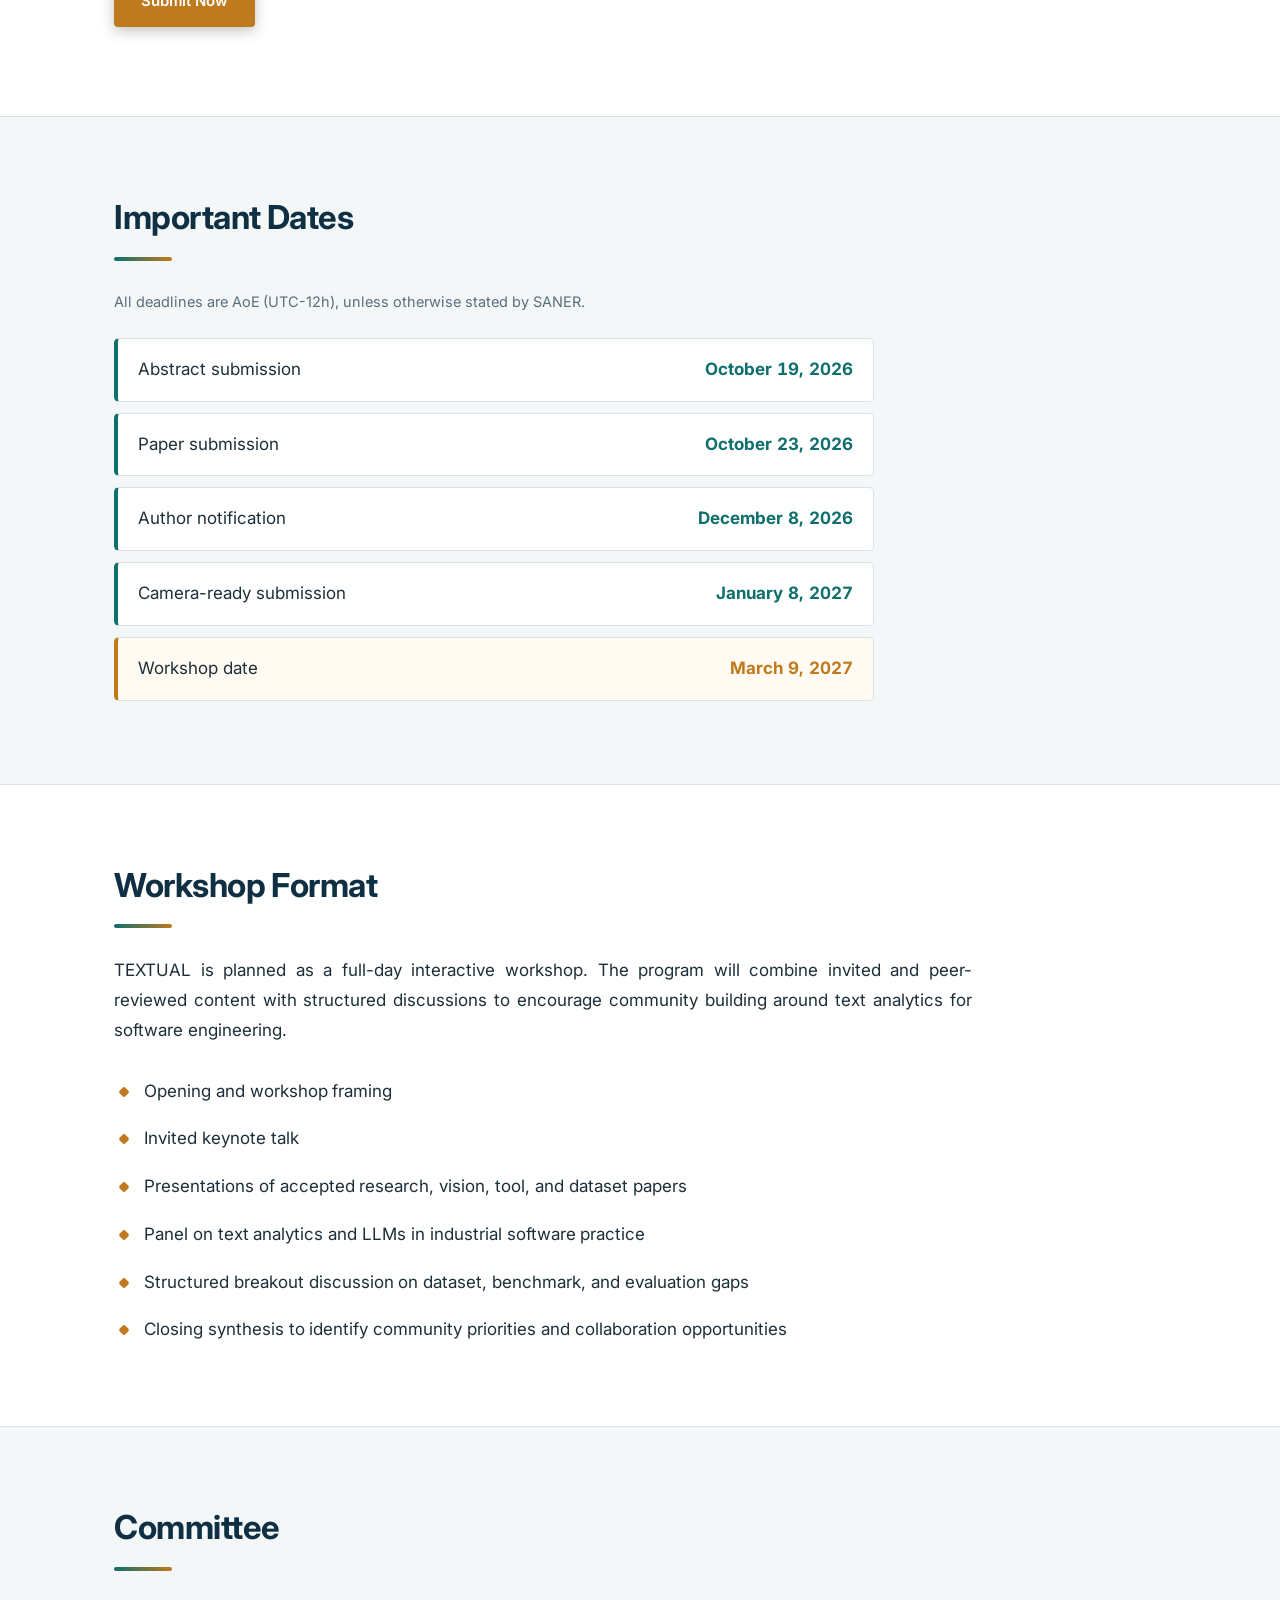
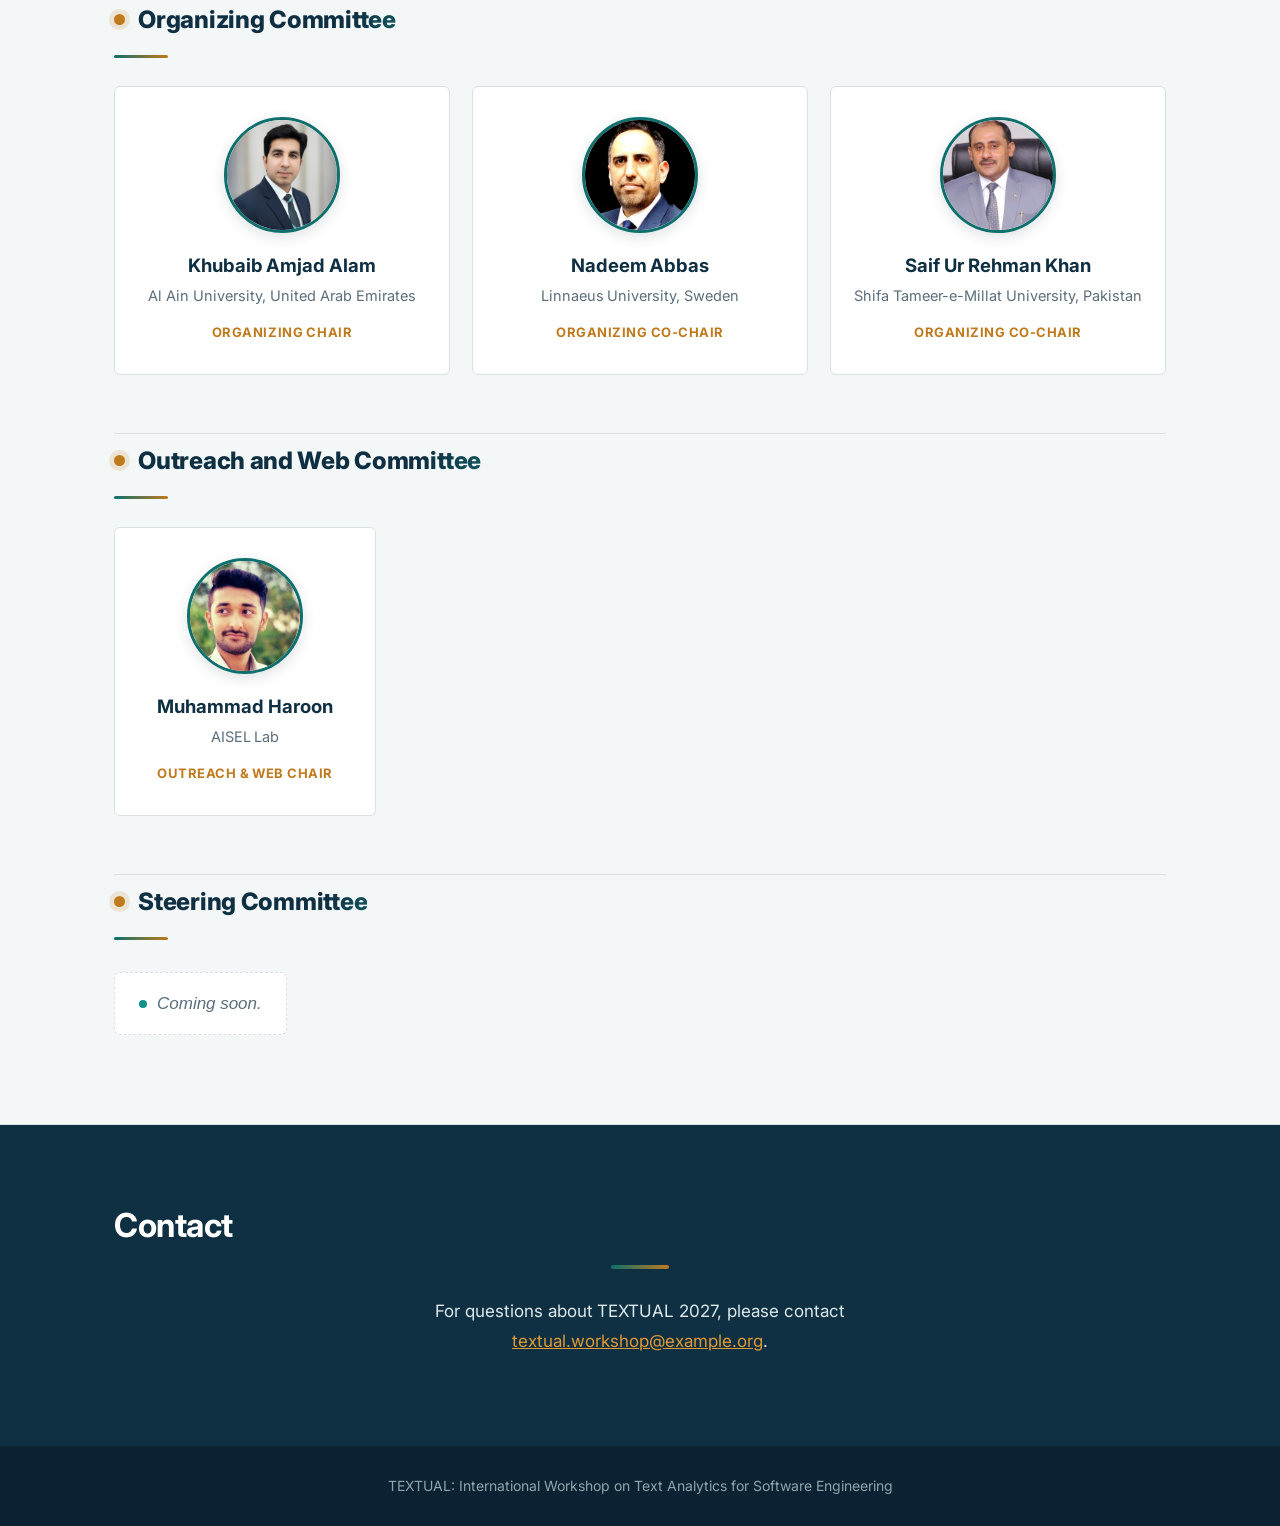
==== commit a9c8e712: "Update index.html" ====
--- a/textual2027/index.html
+++ b/textual2027/index.html
@@ -317,7 +317,7 @@
       <li class="reveal d1"><span class="c-title">Short / Vision Papers</span><span class="c-pages">UP TO 4 PAGES</span><span class="c-body">Work-in-progress, novel research directions, preliminary empirical results, or visionary challenge proposals.</span></li>
       <li class="reveal d2"><span class="c-title">Tool &amp; Dataset Papers</span><span class="c-pages">UP TO 4 PAGES</span><span class="c-body">Demonstrations of automated text processing pipelines, mining tools, or annotated open-access software text corpora.</span></li>
     </ul>
-    <p class="reveal" style="margin-top:28px"><a class="btn btn-primary" href="#">Submission Site Coming Soon</a></p>
+    <p class="reveal" style="margin-top:28px"><a class="btn btn-primary" href="https://easychair.org/conferences/?conf=textual27">Submit Now</a></p>
   </div>
 </section>
 
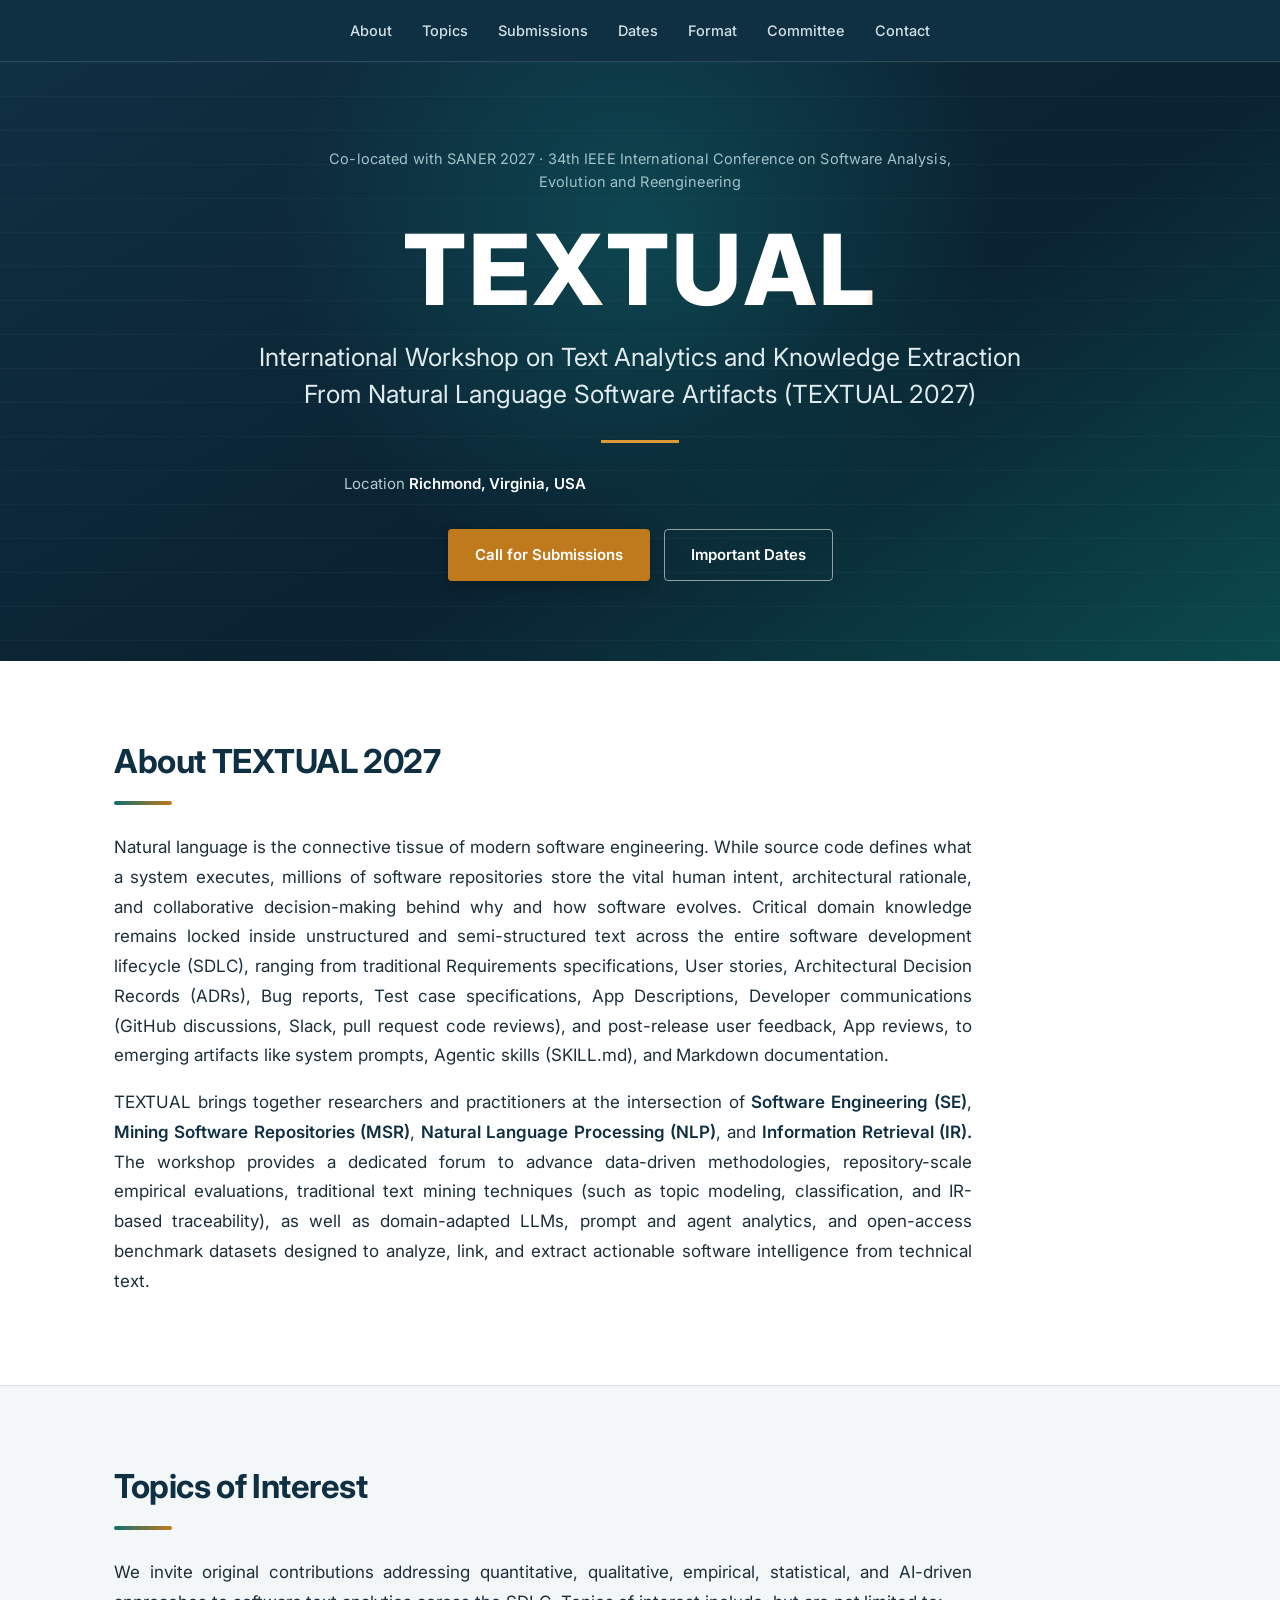
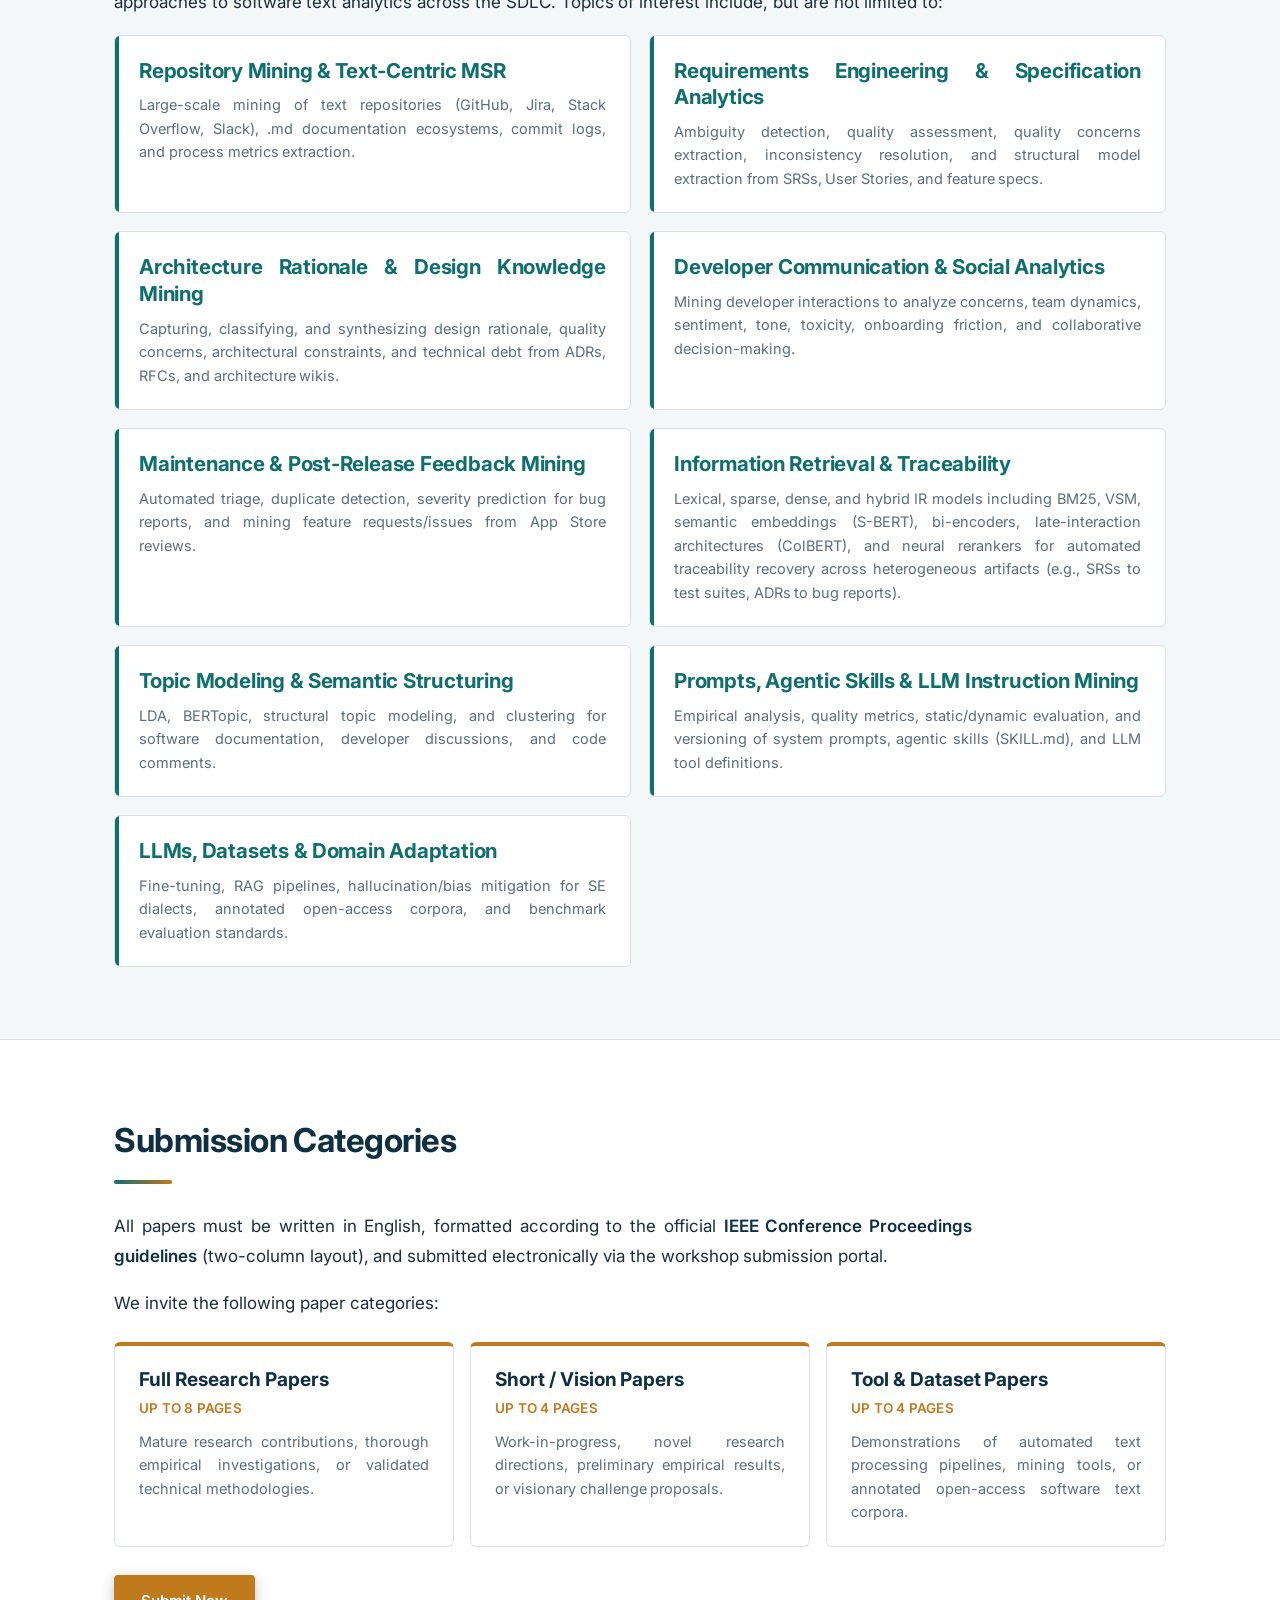
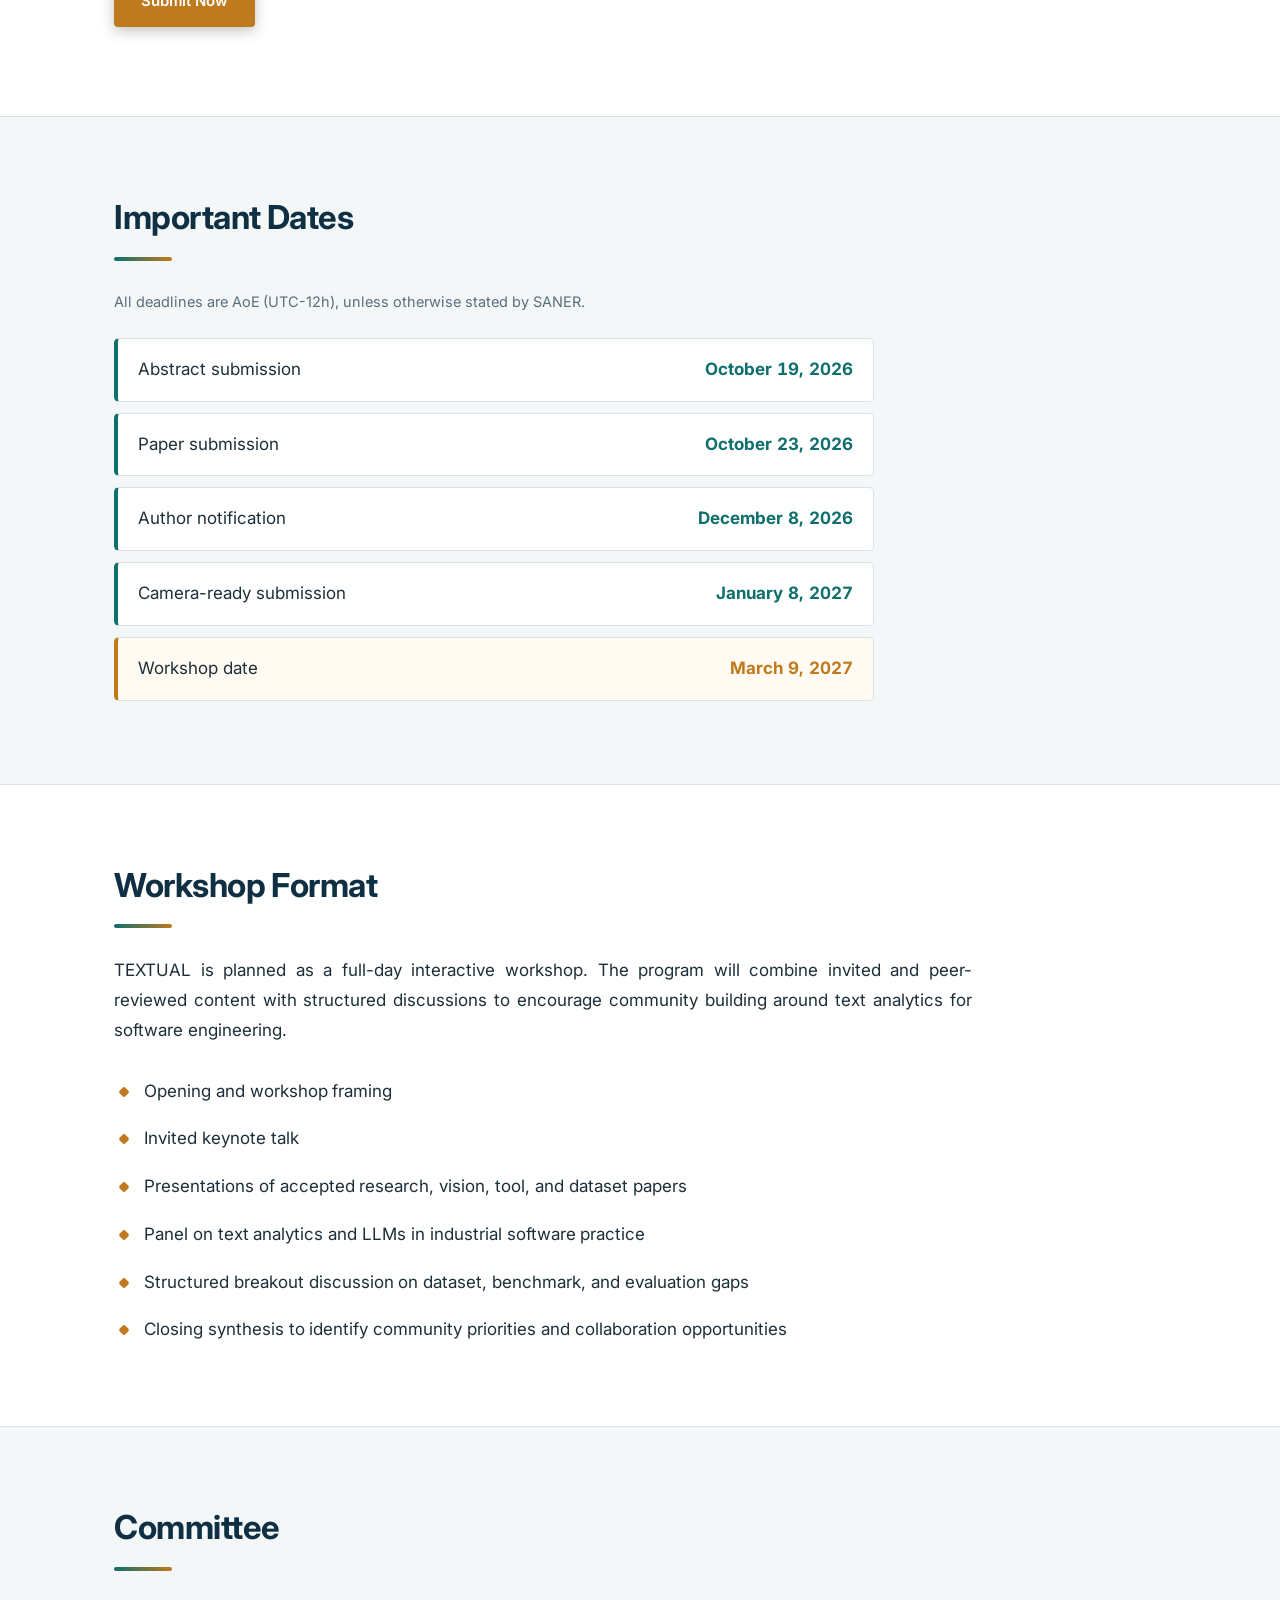
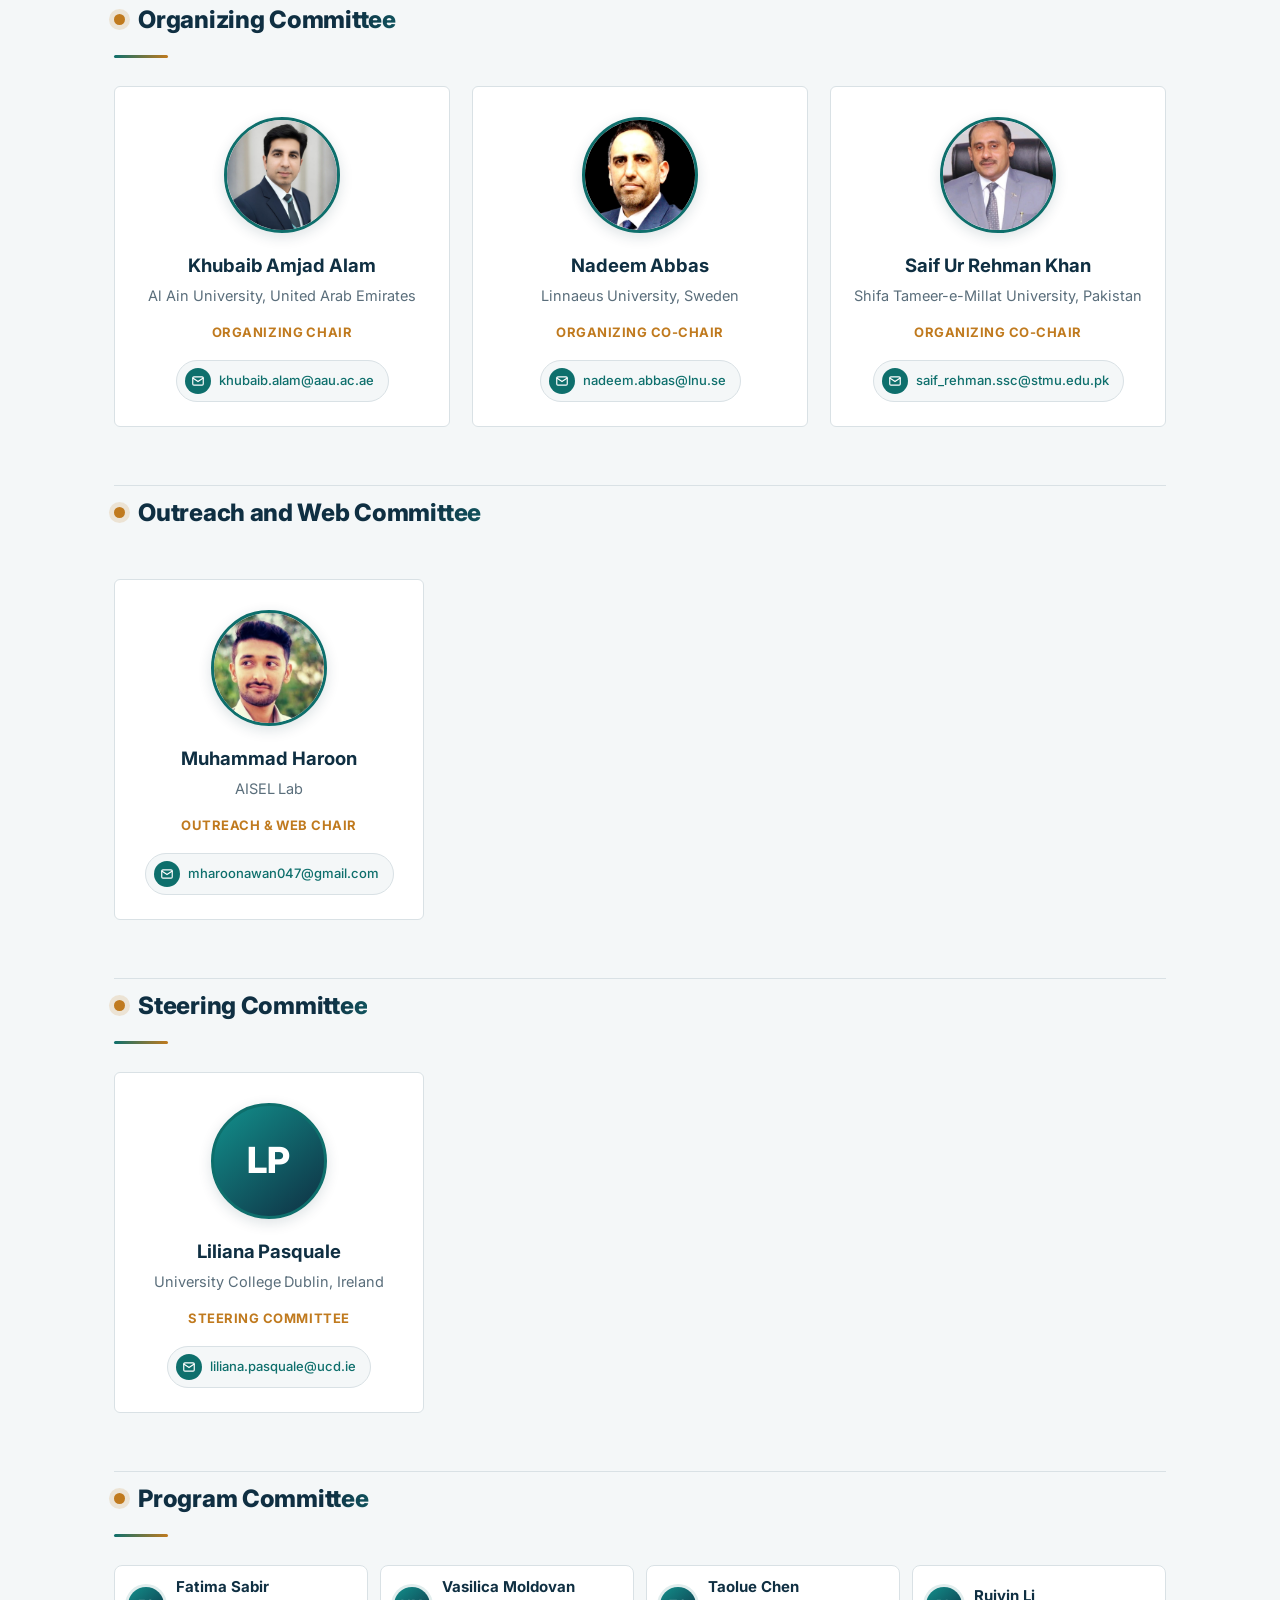
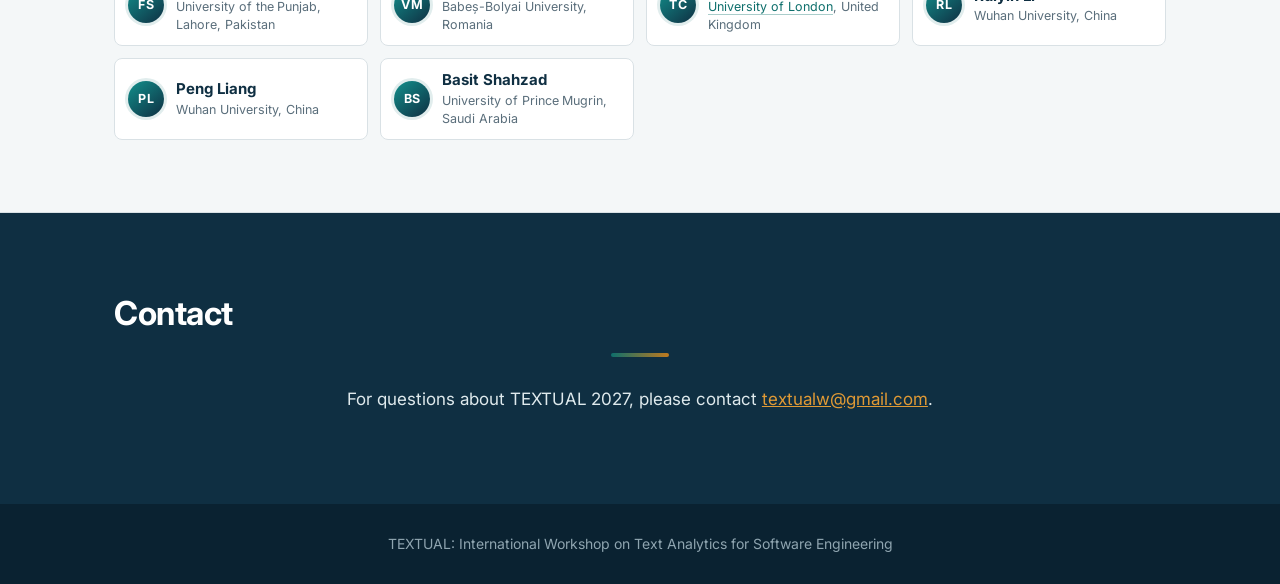
==== commit e3165063: "Update index.html" ====
--- a/textual2027/index.html
+++ b/textual2027/index.html
@@ -170,12 +170,14 @@
 .format li::before{content:"";position:absolute;left:6px;top:20px;width:8px;height:8px;background:var(--accent);border-radius:2px;transform:rotate(45deg)}
 
 /* ---------- organizers ---------- */
-.people{display:grid;gap:22px;grid-template-columns:repeat(auto-fit,minmax(235px,1fr));margin-top:28px;align-items:stretch}
-.person{display:flex;flex-direction:column;text-align:center;background:var(--bg);border:1px solid var(--line);border-radius:6px;padding:30px 20px;transition:transform .25s var(--ease),box-shadow .25s var(--ease)}
+.people{display:grid;gap:22px;grid-template-columns:repeat(auto-fit,minmax(270px,1fr));margin-top:28px;align-items:stretch}
+.person{display:flex;flex-direction:column;text-align:center;background:var(--bg);border:1px solid var(--line);border-radius:6px;padding:30px 20px 24px;transition:transform .25s var(--ease),box-shadow .25s var(--ease)}
 section:nth-of-type(even) .person{background:#fff}
 .person:hover{transform:translateY(-4px);box-shadow:0 12px 28px rgba(15,47,66,.13)}
 .avatar{display:block;width:116px;height:116px;border-radius:50%;object-fit:cover;object-position:center top;background:var(--bg-alt);margin:0 auto 16px;border:3px solid var(--teal);box-shadow:0 4px 14px rgba(15,47,66,.14);transition:border-color .25s var(--ease),transform .25s var(--ease),box-shadow .25s var(--ease)}
 .person:hover .avatar{border-color:var(--accent);transform:scale(1.03);box-shadow:0 8px 22px rgba(15,47,66,.2)}
+/* shown automatically if a photo file is missing */
+.avatar-fallback{display:flex;align-items:center;justify-content:center;font-size:36px;font-weight:800;letter-spacing:.02em;color:#fff;background:linear-gradient(140deg,var(--teal-bright),var(--navy))}
 .person p{text-align:center;text-align-last:center;max-width:none;margin-left:auto;margin-right:auto}
 .person .name{font-size:18.5px;font-weight:700;margin:0 0 4px;color:var(--navy)}
 .person .name a{text-decoration:none;color:var(--navy)}
@@ -184,6 +186,22 @@
 .person .role{font-size:13px;font-weight:700;color:var(--accent);margin:14px 0 0;letter-spacing:.04em;text-transform:uppercase}
 .pc{margin-top:38px;color:var(--muted)}
 
+/* email pill with envelope icon */
+.email{
+  display:inline-flex;align-items:center;justify-content:center;gap:8px;align-self:center;max-width:100%;
+  margin-top:16px;padding:7px 14px 7px 8px;border:1px solid var(--line);border-radius:999px;
+  font-size:13px;font-weight:500;line-height:1.3;color:var(--teal);text-decoration:none;background:var(--bg-alt);
+  overflow-wrap:anywhere;
+  transition:background .25s var(--ease),color .25s var(--ease),border-color .25s var(--ease),transform .25s var(--ease),box-shadow .25s var(--ease);
+}
+.email .ico{
+  flex:0 0 26px;width:26px;height:26px;border-radius:50%;display:flex;align-items:center;justify-content:center;
+  background:var(--teal);color:#fff;transition:background .25s var(--ease),transform .35s var(--ease);
+}
+.email .ico svg{width:14px;height:14px;display:block}
+.email:hover{background:var(--navy);color:#fff;border-color:var(--navy);transform:translateY(-2px);box-shadow:0 6px 16px rgba(15,47,66,.2)}
+.email:hover .ico{background:var(--accent-bright);transform:rotate(-12deg) scale(1.08)}
+
 /* ---------- committee subheadings ---------- */
 .committee-block{margin-top:12px}
 .committee-block+.committee-block{margin-top:58px;padding-top:6px;border-top:1px solid var(--line)}
@@ -206,20 +224,49 @@
   background:linear-gradient(90deg,var(--teal),var(--accent));
   transition:width .75s var(--ease) .12s;}
 .underline-sm.in{width:54px}
-.people.single{max-width:262px}
-.coming-soon-card{
-  display:inline-flex;align-items:center;gap:10px;margin-top:4px;
-  padding:16px 24px;border:1.5px dashed var(--line);border-radius:6px;
-  color:var(--muted);font-style:italic;background:var(--bg);
-  transition:border-color .25s var(--ease),transform .25s var(--ease);
-}
-section:nth-of-type(even) .coming-soon-card{background:#fff}
-.coming-soon-card:hover{border-color:var(--accent);transform:translateY(-2px)}
-.coming-soon-card::before{
-  content:"";width:8px;height:8px;border-radius:50%;background:var(--teal-bright);flex:0 0 8px;
-  animation:pulseDot 1.8s ease-in-out infinite;
-}
-@keyframes pulseDot{0%,100%{opacity:.4;transform:scale(.85)}50%{opacity:1;transform:scale(1.15)}}
+.people.single{max-width:310px}
+
+/* ---------- program committee ---------- */
+.pc-list{list-style:none;padding:0;margin:0;display:grid;gap:12px;grid-template-columns:repeat(auto-fill,minmax(250px,1fr))}
+.pc-item{
+  position:relative;overflow:hidden;display:flex;align-items:center;gap:12px;
+  padding:11px 14px 11px 13px;border:1px solid var(--line);border-radius:8px;background:var(--bg);
+  opacity:0;text-align:left;
+  transition:box-shadow .3s var(--ease),border-color .3s var(--ease),background .3s var(--ease),translate .3s var(--ease);
+}
+section:nth-of-type(even) .pc-item{background:#fff}
+/* slides in from the left, one after another */
+.pc-item.in{animation:pcIn .65s var(--ease) both;animation-delay:calc(var(--i,0) * 80ms)}
+@keyframes pcIn{from{opacity:0;transform:translateX(-26px)}to{opacity:1;transform:none}}
+/* accent bar that draws down the left edge on hover */
+.pc-item::before{
+  content:"";position:absolute;left:0;top:0;bottom:0;width:4px;
+  background:linear-gradient(180deg,var(--teal-bright),var(--accent));
+  transform:scaleY(0);transform-origin:top;transition:transform .35s var(--ease);
+}
+/* soft light that sweeps across on hover */
+.pc-item::after{
+  content:"";position:absolute;top:0;bottom:0;left:-60%;width:45%;pointer-events:none;
+  background:linear-gradient(100deg,transparent,rgba(18,144,140,.10),transparent);
+  transition:left .7s var(--ease);
+}
+.pc-item:hover{box-shadow:0 8px 20px rgba(15,47,66,.13);border-color:#c9d6db;translate:0 -3px}
+.pc-item:hover::before{transform:scaleY(1)}
+.pc-item:hover::after{left:120%}
+.pc-mono{
+  flex:0 0 36px;width:36px;height:36px;border-radius:50%;display:flex;align-items:center;justify-content:center;
+  font-size:12.5px;font-weight:700;letter-spacing:.04em;color:#fff;
+  background:linear-gradient(140deg,var(--teal-bright),var(--navy));
+  box-shadow:0 0 0 3px rgba(14,111,108,.12);
+  transition:transform .4s var(--ease),background .3s var(--ease),box-shadow .3s var(--ease);
+}
+.pc-item:hover .pc-mono{transform:rotate(-8deg) scale(1.08);background:linear-gradient(140deg,var(--accent-bright),var(--accent));box-shadow:0 0 0 4px rgba(192,122,30,.16)}
+.pc-text{display:flex;flex-direction:column;min-width:0}
+.pc-name{font-size:15px;font-weight:700;line-height:1.3;color:var(--navy);transition:color .25s var(--ease)}
+.pc-item:hover .pc-name{color:var(--teal)}
+.pc-aff{font-size:12.5px;line-height:1.45;color:var(--muted);margin-top:2px}
+.pc-aff a{color:var(--teal);text-decoration:none;border-bottom:1px solid rgba(14,111,108,.35);transition:color .25s var(--ease),border-color .25s var(--ease)}
+.pc-aff a:hover{color:var(--accent);border-color:var(--accent)}
 
 /* ---------- contact + footer ---------- */
 .contact{background:var(--navy);color:#dfeaed;text-align:center;border-bottom:none}
@@ -240,17 +287,28 @@
   h2{font-size:27px}
   .t-title{font-size:18.5px}
   .dates li{flex-direction:column;gap:4px}
+  .pc-list{grid-template-columns:1fr}
 }
 @media (prefers-reduced-motion:reduce){
   html{scroll-behavior:auto}
   *,*::before,*::after{animation:none!important;transition:none!important}
   .reveal{opacity:1;transform:none}
+  .pc-item{opacity:1}
+  .underline-sm{width:54px}
   .hero .rule{width:78px}
   .hero h1 span{opacity:1;transform:none;color:#fff;-webkit-text-fill-color:#fff}
 }
 </style>
 </head>
 <body>
+
+<!-- envelope icon, reused by every email link -->
+<svg xmlns="http://www.w3.org/2000/svg" style="display:none" aria-hidden="true">
+  <symbol id="i-mail" viewBox="0 0 24 24" fill="none" stroke="currentColor" stroke-width="2" stroke-linecap="round" stroke-linejoin="round">
+    <rect x="3" y="5" width="18" height="14" rx="2"/>
+    <path d="m3 7 9 6 9-6"/>
+  </symbol>
+</svg>
 
 <nav class="nav">
   <div class="wrap">
@@ -317,7 +375,7 @@
       <li class="reveal d1"><span class="c-title">Short / Vision Papers</span><span class="c-pages">UP TO 4 PAGES</span><span class="c-body">Work-in-progress, novel research directions, preliminary empirical results, or visionary challenge proposals.</span></li>
       <li class="reveal d2"><span class="c-title">Tool &amp; Dataset Papers</span><span class="c-pages">UP TO 4 PAGES</span><span class="c-body">Demonstrations of automated text processing pipelines, mining tools, or annotated open-access software text corpora.</span></li>
     </ul>
-    <p class="reveal" style="margin-top:28px"><a class="btn btn-primary" href="https://easychair.org/conferences/?conf=textual27">Submit Now</a></p>
+    <p class="reveal" style="margin-top:28px"><a class="btn btn-primary" href="https://easychair.org/conferences/?conf=saner27tracks">Submit Now</a></p>
   </div>
 </section>
 
@@ -357,6 +415,7 @@
     <h2 class="reveal">Committee</h2>
     <div class="underline reveal"></div>
 
+    <!-- ===== Organizing Committee ===== -->
     <div class="committee-block">
       <h3 class="subhead reveal"><span>Organizing Committee</span></h3>
       <div class="underline-sm reveal"></div>
@@ -367,6 +426,7 @@
           <p class="name"><a href="https://aau.ac.ae/en/staff/khubaib-Alam" target="_blank" rel="noopener">Khubaib Amjad Alam</a></p>
           <p class="aff">Al Ain University, United Arab Emirates</p>
           <p class="role">Organizing Chair</p>
+          <a class="email" href="mailto:khubaib.alam@aau.ac.ae"><span class="ico"><svg aria-hidden="true"><use href="#i-mail"/></svg></span>khubaib.alam@aau.ac.ae</a>
         </div>
 
         <div class="person reveal d1">
@@ -374,6 +434,7 @@
           <p class="name"><a href="https://www.lnu.se/en/staff/nadeem.abbas" target="_blank" rel="noopener">Nadeem Abbas</a></p>
           <p class="aff">Linnaeus University, Sweden</p>
           <p class="role">Organizing Co-chair</p>
+          <a class="email" href="mailto:nadeem.abbas@lnu.se"><span class="ico"><svg aria-hidden="true"><use href="#i-mail"/></svg></span>nadeem.abbas@lnu.se</a>
         </div>
 
         <div class="person reveal d2">
@@ -381,11 +442,13 @@
           <p class="name"><a href="https://stmu.edu.pk/dr-saif-ur-rehman-2/" target="_blank" rel="noopener">Saif Ur Rehman Khan</a></p>
           <p class="aff">Shifa Tameer-e-Millat University, Pakistan</p>
           <p class="role">Organizing Co-chair</p>
+          <a class="email" href="mailto:saif_rehman.ssc@stmu.edu.pk"><span class="ico"><svg aria-hidden="true"><use href="#i-mail"/></svg></span>saif_rehman.ssc@stmu.edu.pk</a>
         </div>
 
       </div>
     </div>
 
+    <!-- ===== Outreach and Web Committee ===== -->
     <div class="committee-block">
       <h3 class="subhead reveal"><span>Outreach and Web Committee</span></h3>
       <div class="underline-sm reveal"></div>
@@ -396,15 +459,60 @@
           <p class="name"><a href="https://aisel.dev" target="_blank" rel="noopener">Muhammad Haroon</a></p>
           <p class="aff">AISEL Lab</p>
           <p class="role">Outreach &amp; Web Chair</p>
+          <a class="email" href="mailto:mharoonawan047@gmail.com"><span class="ico"><svg aria-hidden="true"><use href="#i-mail"/></svg></span>mharoonawan047@gmail.com</a>
         </div>
 
       </div>
     </div>
 
+    <!-- ===== Steering Committee ===== -->
     <div class="committee-block">
       <h3 class="subhead reveal"><span>Steering Committee</span></h3>
       <div class="underline-sm reveal"></div>
-      <p class="coming-soon-card reveal">Coming soon.</p>
+      <div class="people single">
+
+        <div class="person reveal">
+          <!-- add the photo at this path: assets/organizers/liliana-pasquale.jpg -->
+          <img class="avatar" src="assets/organizers/liliana-pasquale.jpg" alt="Liliana Pasquale" loading="lazy" width="600" height="600">
+          <p class="name">Liliana Pasquale</p>
+          <p class="aff">University College Dublin, Ireland</p>
+          <p class="role">Steering Committee</p>
+          <a class="email" href="mailto:liliana.pasquale@ucd.ie"><span class="ico"><svg aria-hidden="true"><use href="#i-mail"/></svg></span>liliana.pasquale@ucd.ie</a>
+        </div>
+
+      </div>
+    </div>
+
+    <!-- ===== Program Committee ===== -->
+    <div class="committee-block">
+      <h3 class="subhead reveal"><span>Program Committee</span></h3>
+      <div class="underline-sm reveal"></div>
+      <ul class="pc-list">
+        <li class="pc-item reveal" style="--i:0">
+          <span class="pc-mono" aria-hidden="true">FS</span>
+          <span class="pc-text"><span class="pc-name">Fatima Sabir</span><span class="pc-aff">University of the Punjab, Lahore, Pakistan</span></span>
+        </li>
+        <li class="pc-item reveal" style="--i:1">
+          <span class="pc-mono" aria-hidden="true">VM</span>
+          <span class="pc-text"><span class="pc-name">Vasilica Moldovan</span><span class="pc-aff">Babe&#537;-Bolyai University, Romania</span></span>
+        </li>
+        <li class="pc-item reveal" style="--i:2">
+          <span class="pc-mono" aria-hidden="true">TC</span>
+          <span class="pc-text"><span class="pc-name">Taolue Chen</span><span class="pc-aff"><a href="https://www.bbk.ac.uk/" target="_blank" rel="noopener">University of London</a>, United Kingdom</span></span>
+        </li>
+        <li class="pc-item reveal" style="--i:3">
+          <span class="pc-mono" aria-hidden="true">RL</span>
+          <span class="pc-text"><span class="pc-name">Ruiyin Li</span><span class="pc-aff">Wuhan University, China</span></span>
+        </li>
+        <li class="pc-item reveal" style="--i:4">
+          <span class="pc-mono" aria-hidden="true">PL</span>
+          <span class="pc-text"><span class="pc-name">Peng Liang</span><span class="pc-aff">Wuhan University, China</span></span>
+        </li>
+        <li class="pc-item reveal" style="--i:5">
+          <span class="pc-mono" aria-hidden="true">BS</span>
+          <span class="pc-text"><span class="pc-name">Basit Shahzad</span><span class="pc-aff">University of Prince Mugrin, Saudi Arabia</span></span>
+        </li>
+      </ul>
     </div>
 
   </div>
@@ -414,7 +522,7 @@
   <div class="wrap">
     <h2 class="reveal">Contact</h2>
     <div class="underline reveal"></div>
-    <p class="reveal d1">For questions about TEXTUAL 2027, please contact <a href="mailto:textual.workshop@example.org">textual.workshop@example.org</a>.</p>
+    <p class="reveal d1">For questions about TEXTUAL 2027, please contact <a href="mailto:textualw@gmail.com">textualw@gmail.com</a>.</p>
   </div>
 </section>
 
@@ -441,6 +549,21 @@
     }
   }
 
+  // If a committee photo is missing, show the person's initials instead of a broken image
+  function initialsFallback(img){
+    var name = (img.getAttribute('alt') || '').trim().split(/\s+/);
+    var d = document.createElement('div');
+    d.className = 'avatar avatar-fallback';
+    d.setAttribute('role', 'img');
+    d.setAttribute('aria-label', img.getAttribute('alt') || '');
+    d.textContent = ((name[0] || '').charAt(0) + (name.length > 1 ? name[name.length - 1].charAt(0) : '')).toUpperCase();
+    if (img.parentNode) img.parentNode.replaceChild(d, img);
+  }
+  document.querySelectorAll('img.avatar').forEach(function(img){
+    if (img.complete && img.naturalWidth === 0 && img.currentSrc) { initialsFallback(img); }
+    else { img.addEventListener('error', function(){ initialsFallback(img); }); }
+  });
+
   // Scroll reveal
   var items = document.querySelectorAll('.reveal');
   if (reduce || !('IntersectionObserver' in window)) {
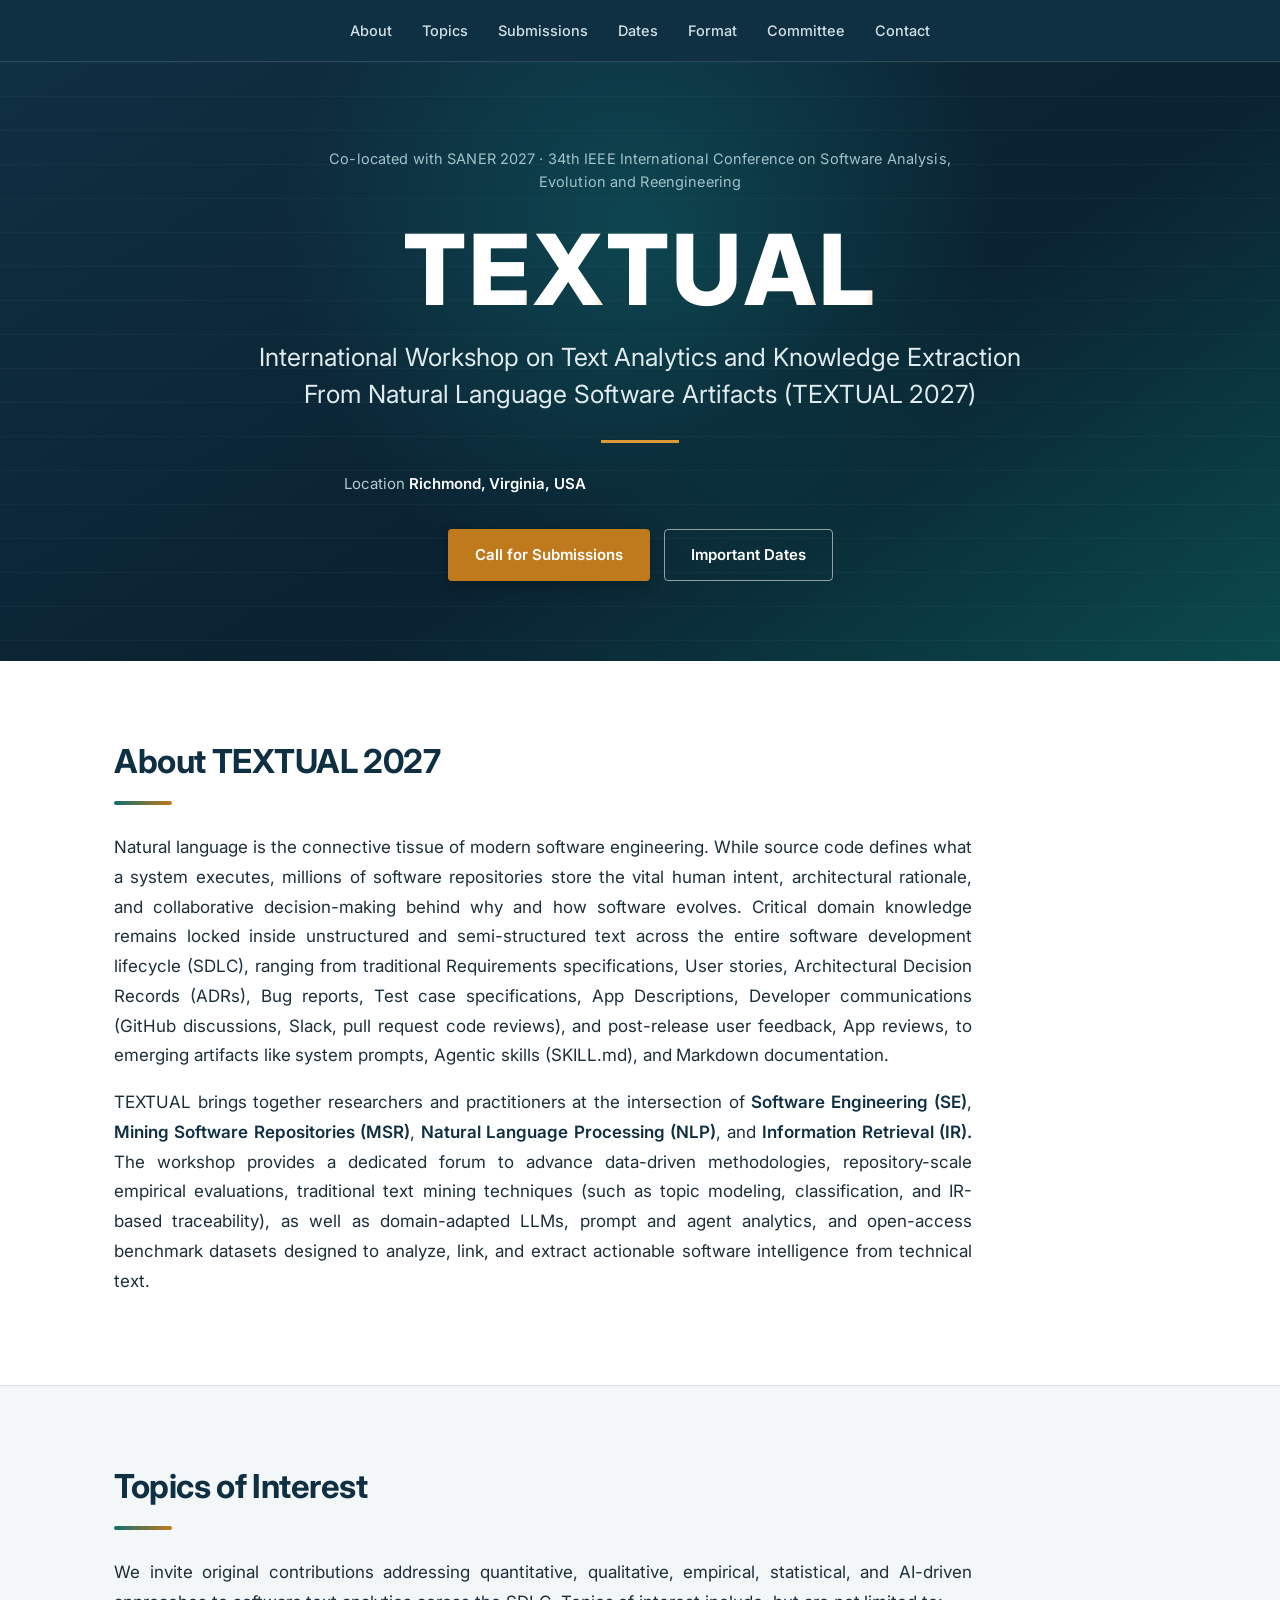
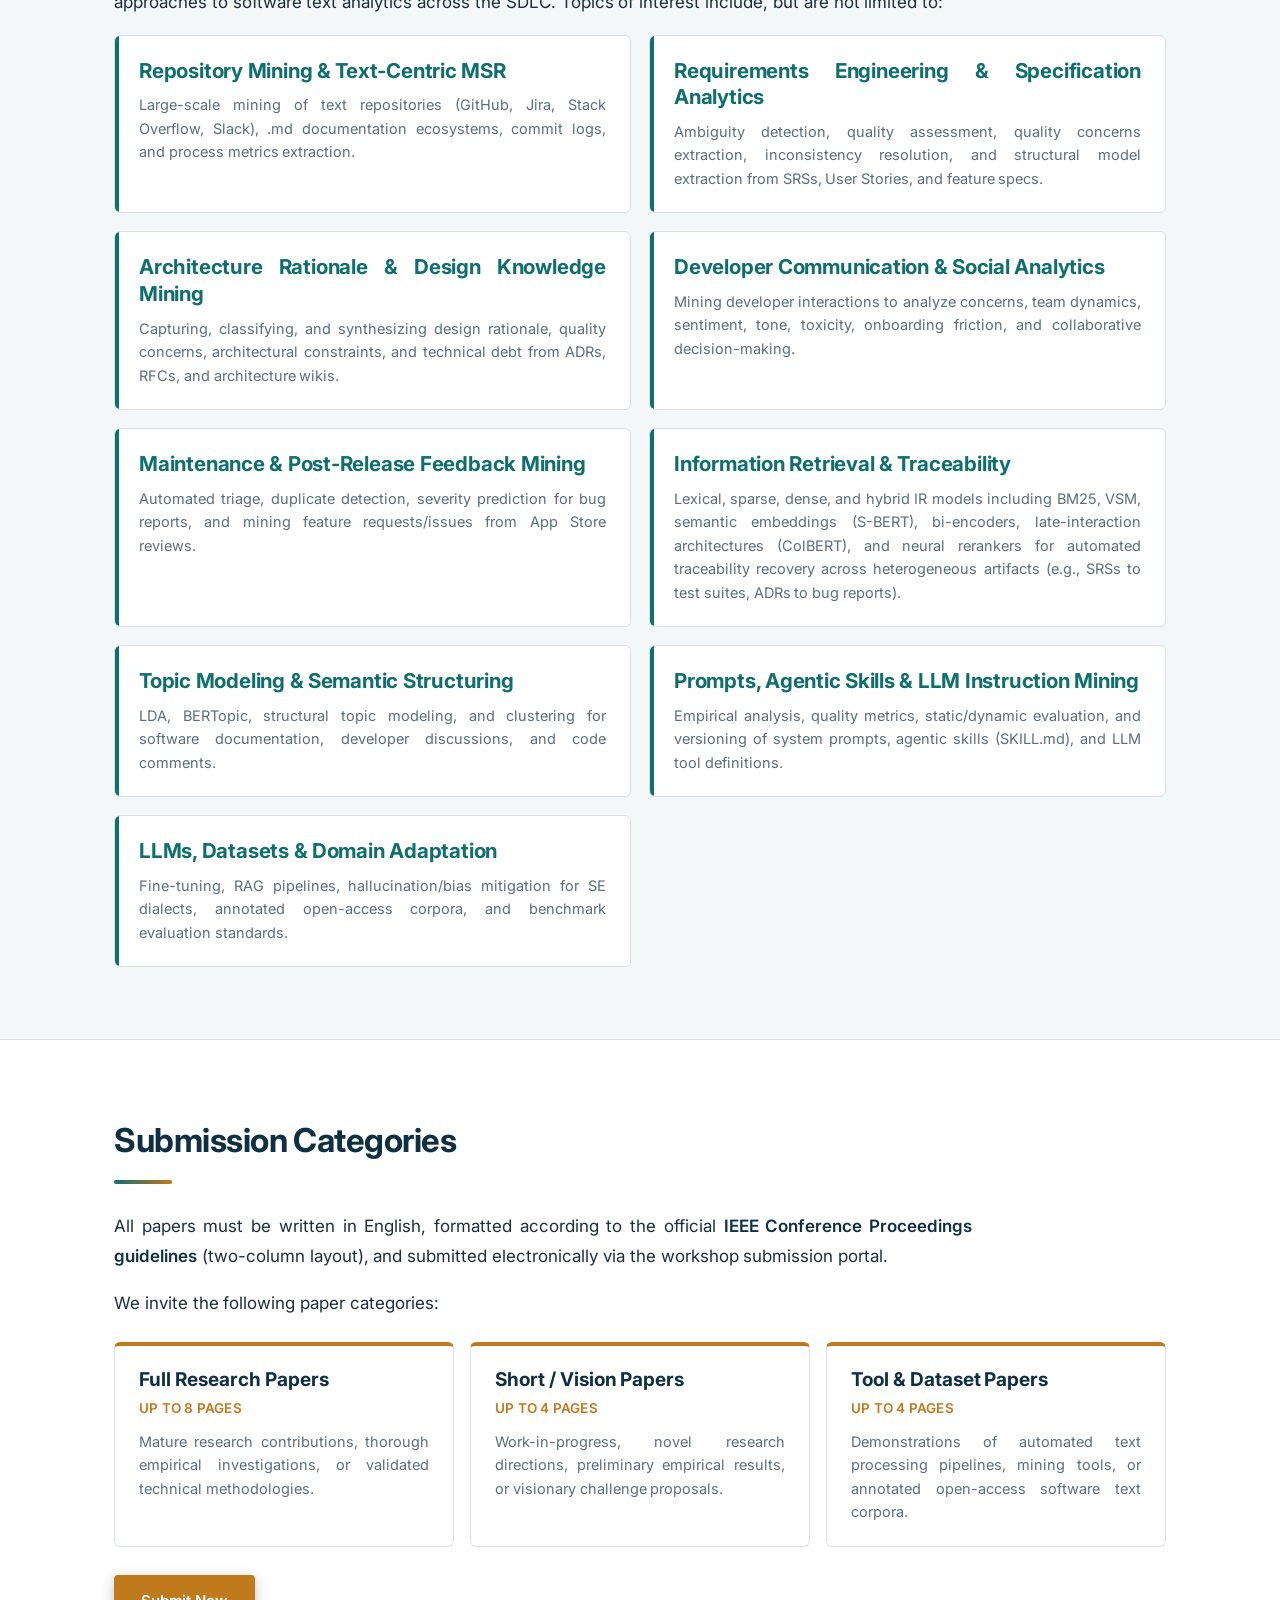
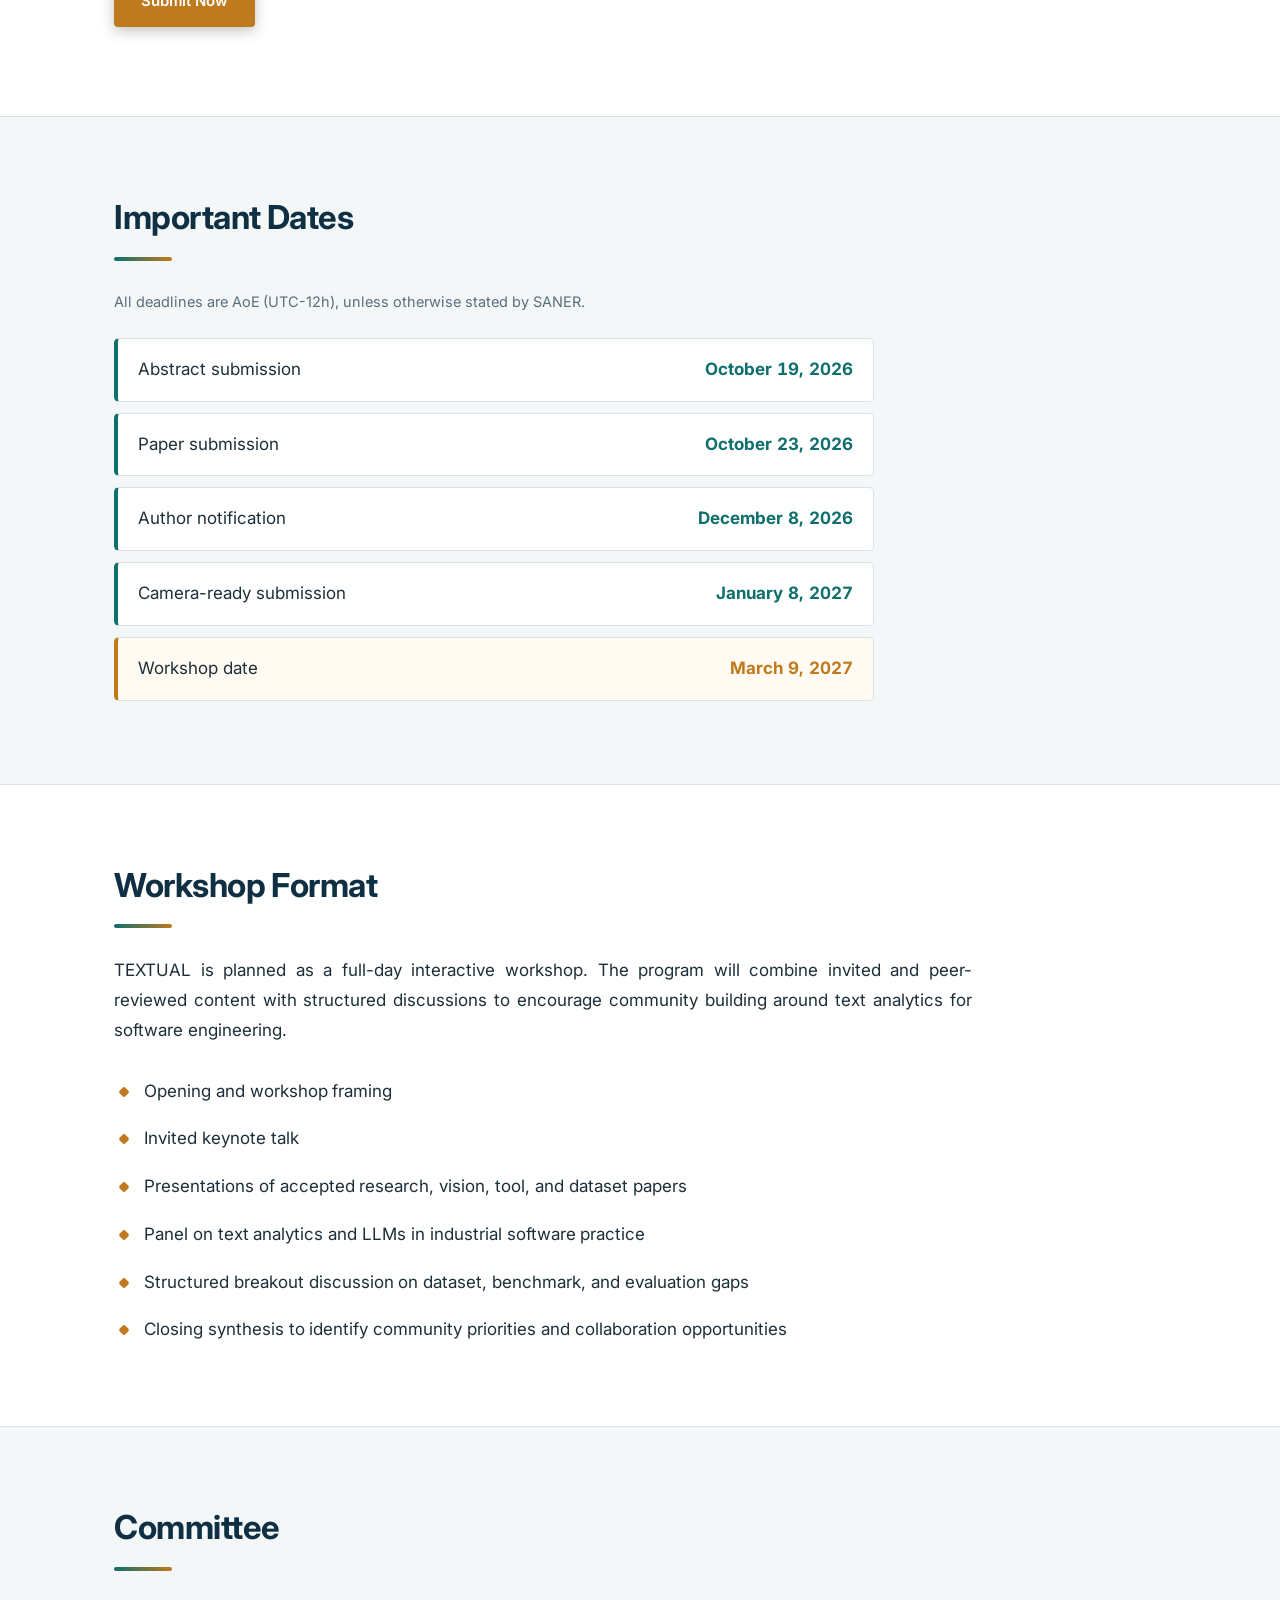
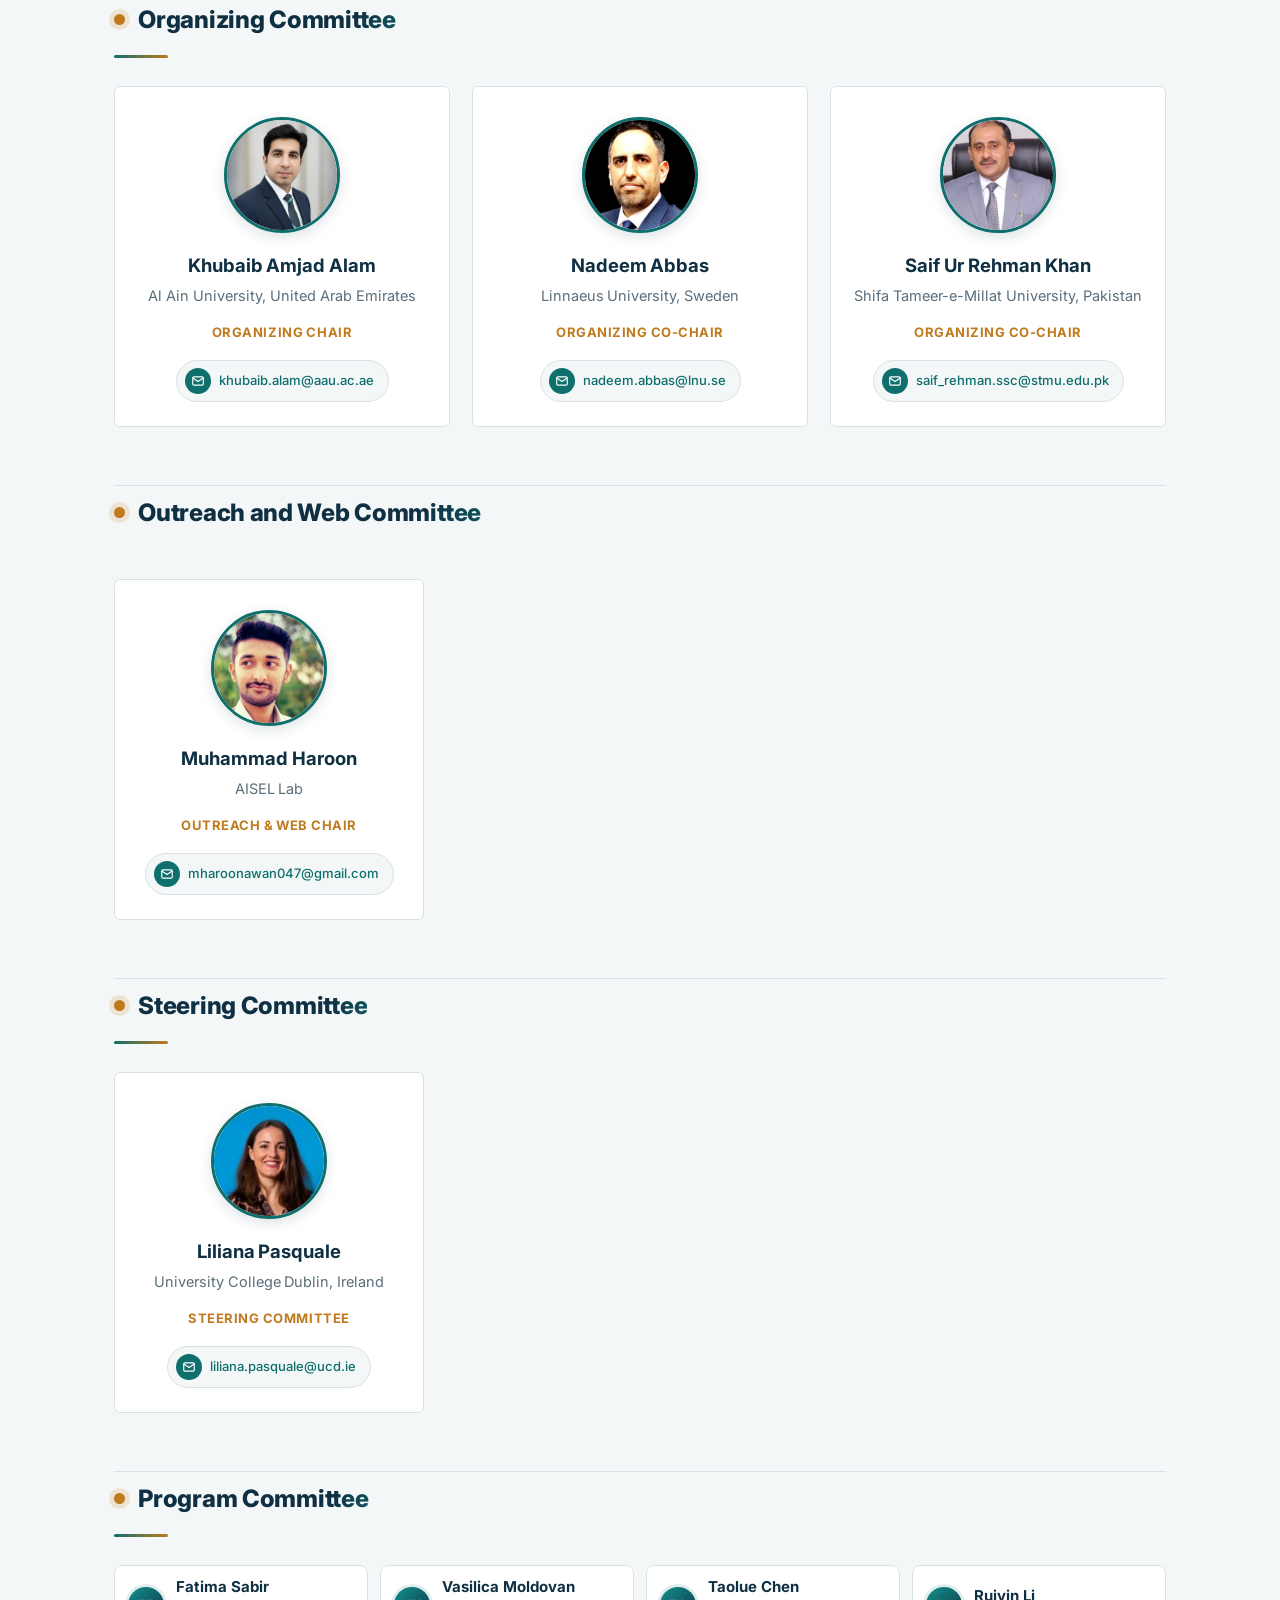
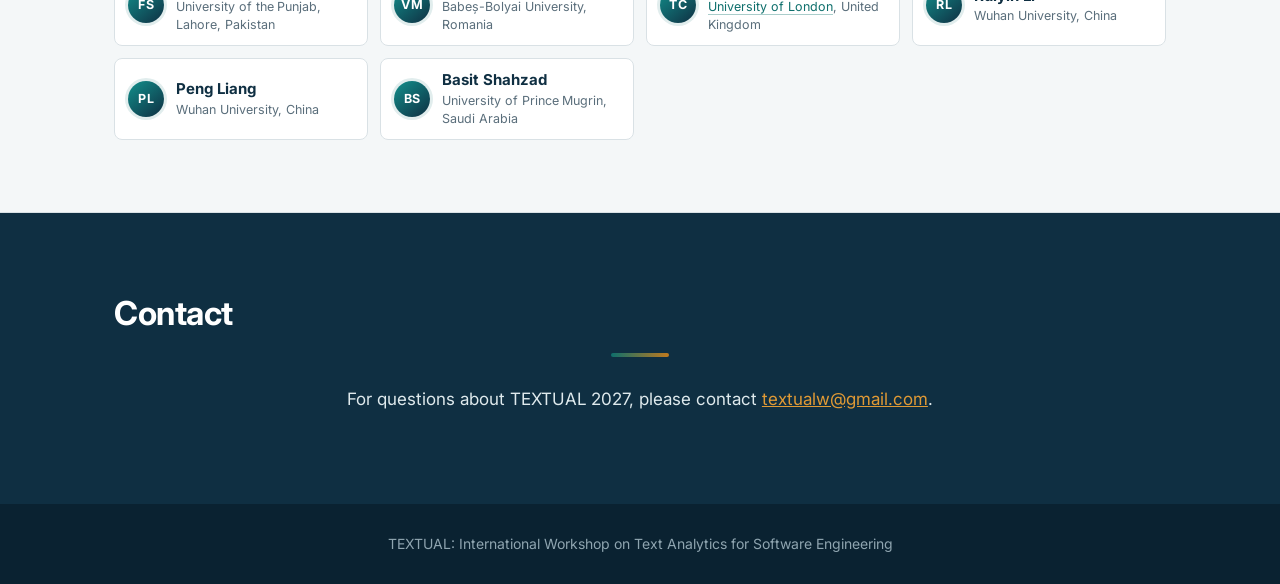
==== commit 895f0c72: "Update index.html" ====
--- a/textual2027/index.html
+++ b/textual2027/index.html
@@ -473,7 +473,7 @@
 
         <div class="person reveal">
           <!-- add the photo at this path: assets/organizers/liliana-pasquale.jpg -->
-          <img class="avatar" src="assets/organizers/liliana-pasquale.jpg" alt="Liliana Pasquale" loading="lazy" width="600" height="600">
+          <img class="avatar" src="assets/organizers/Liliana.jpeg" alt="Liliana Pasquale" loading="lazy" width="600" height="600">
           <p class="name">Liliana Pasquale</p>
           <p class="aff">University College Dublin, Ireland</p>
           <p class="role">Steering Committee</p>
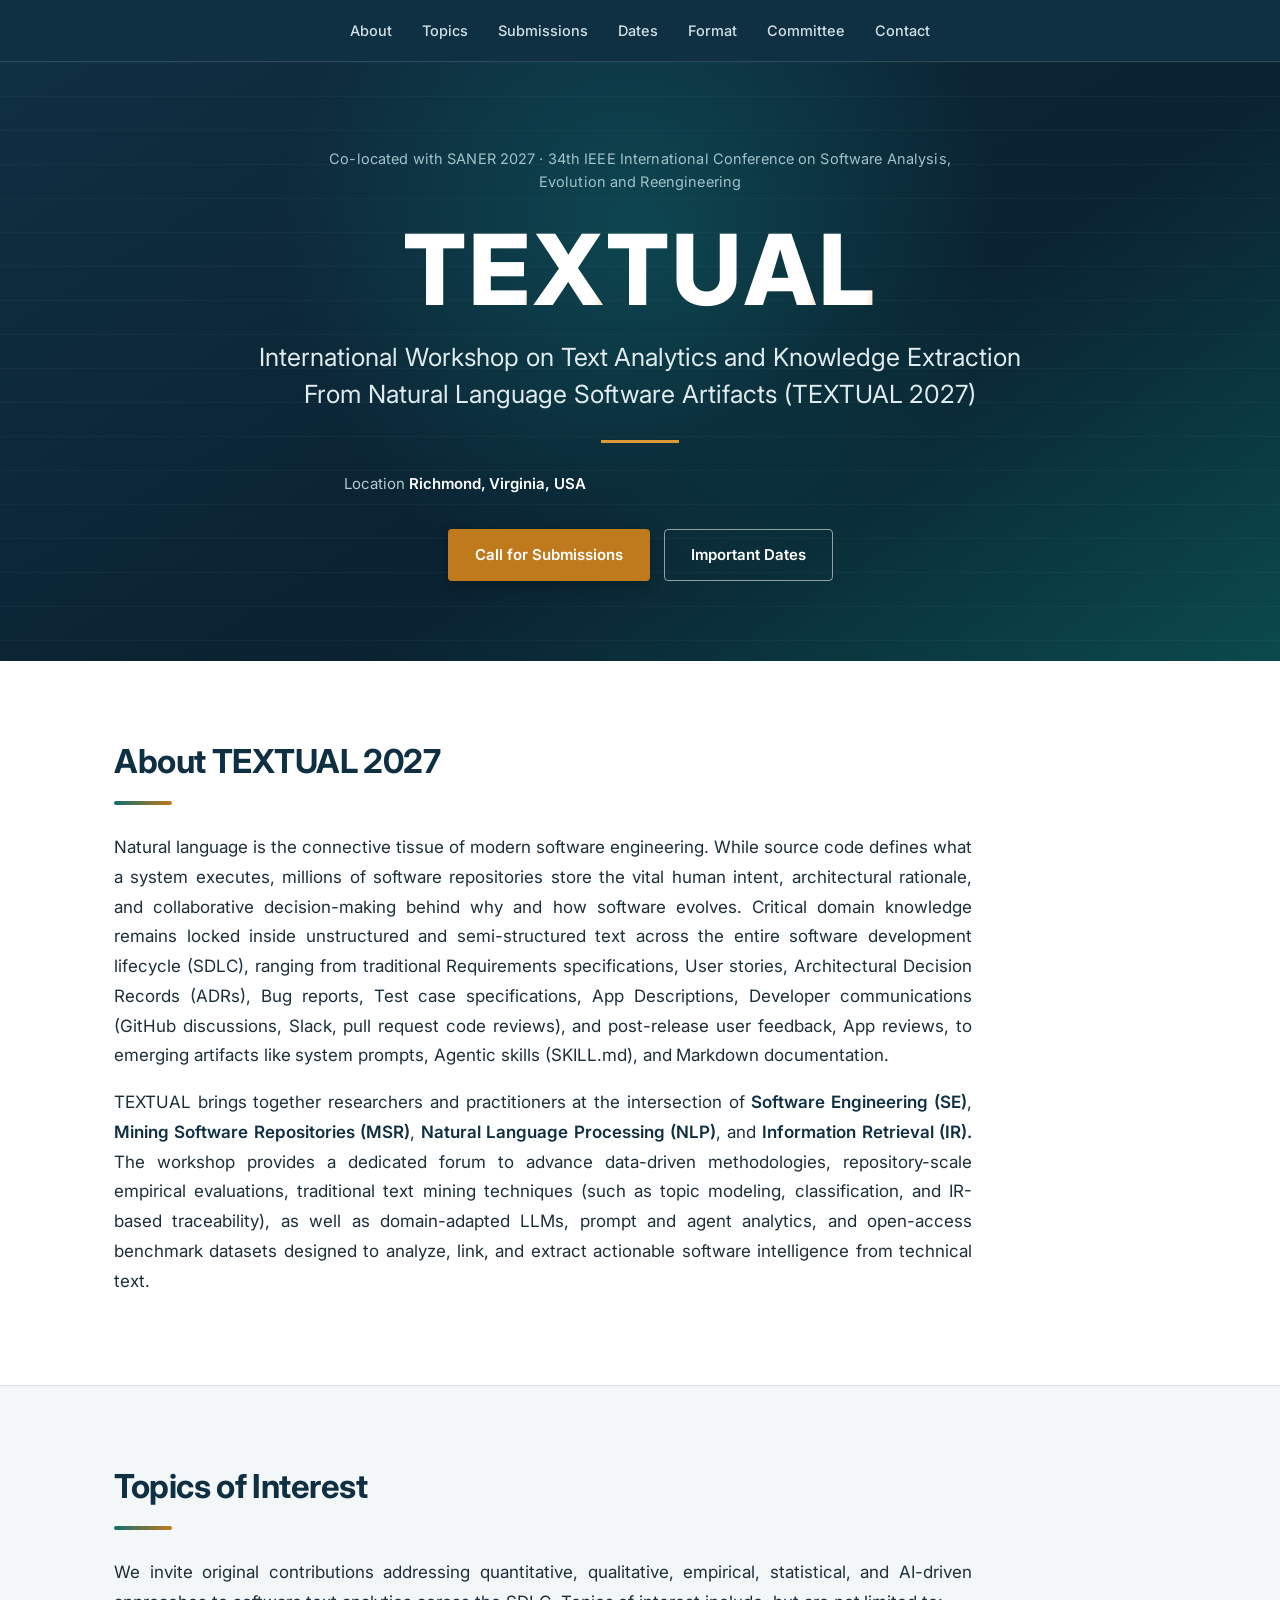
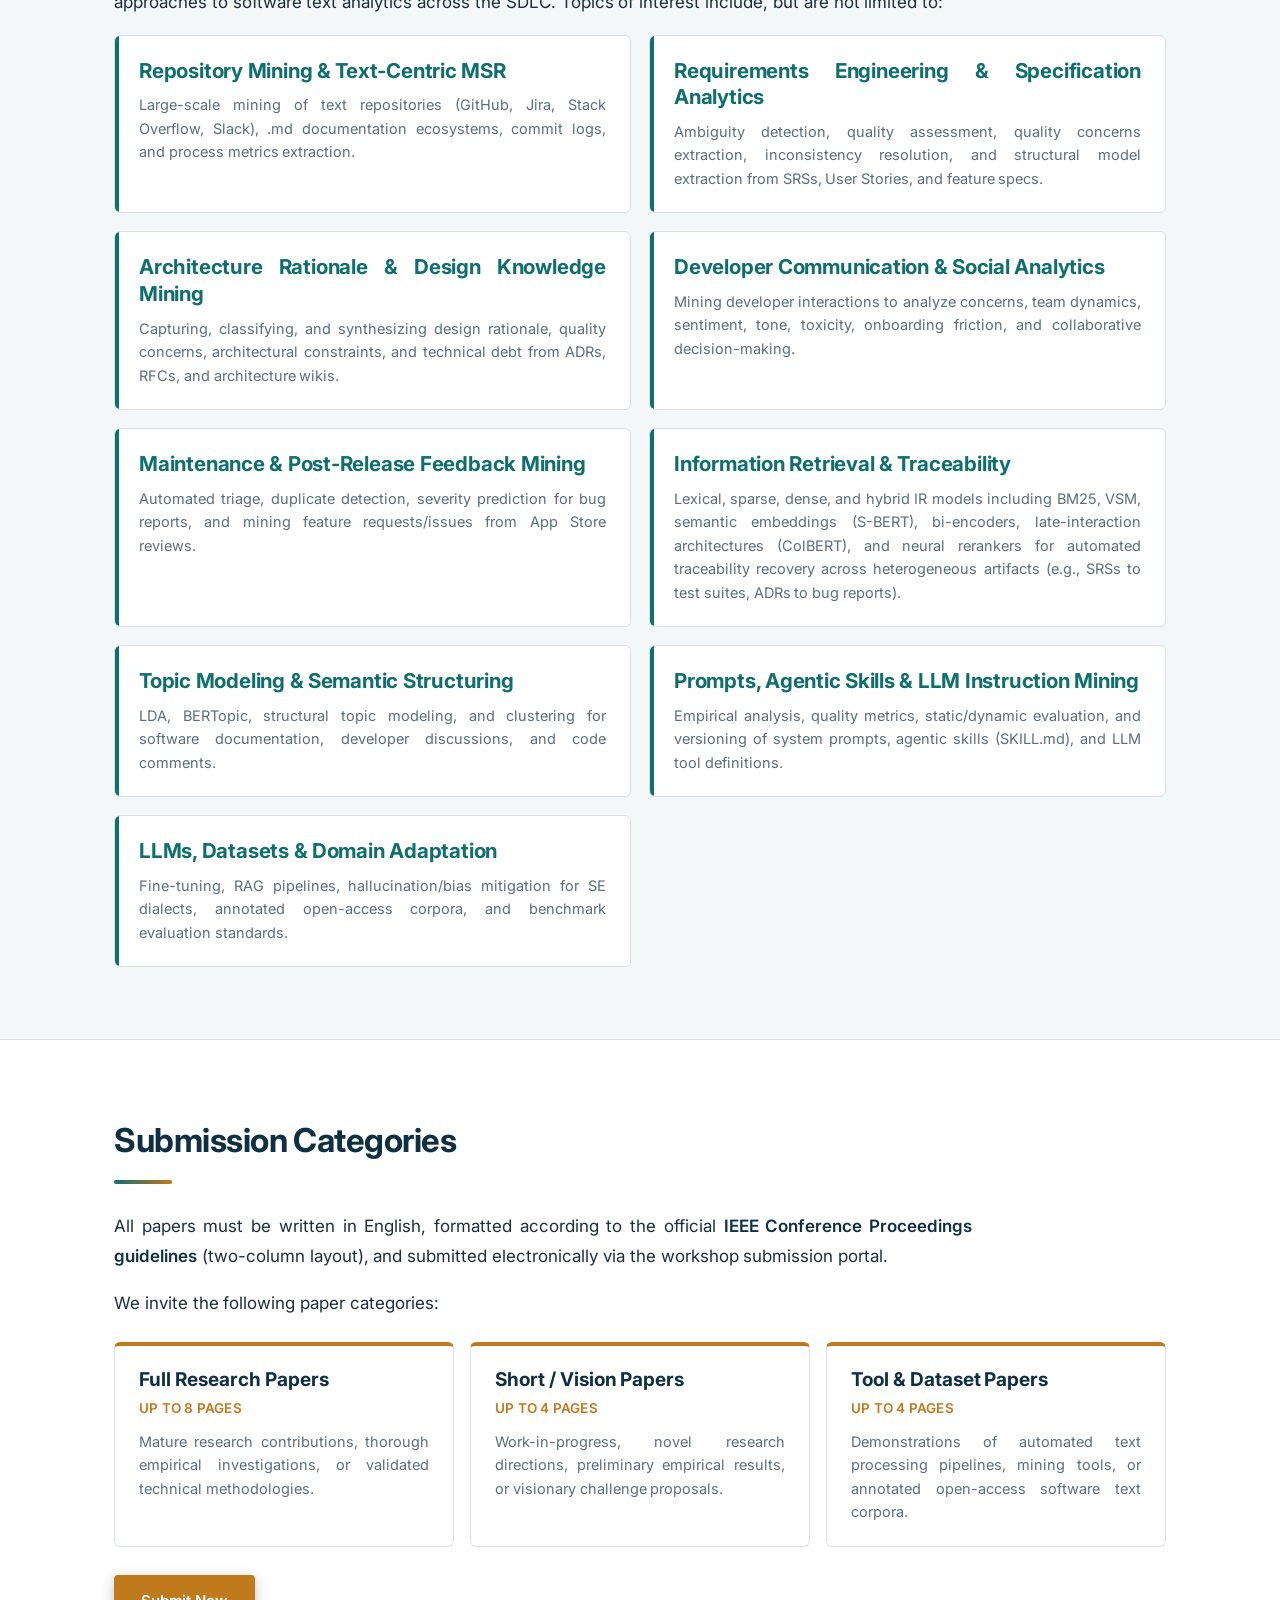
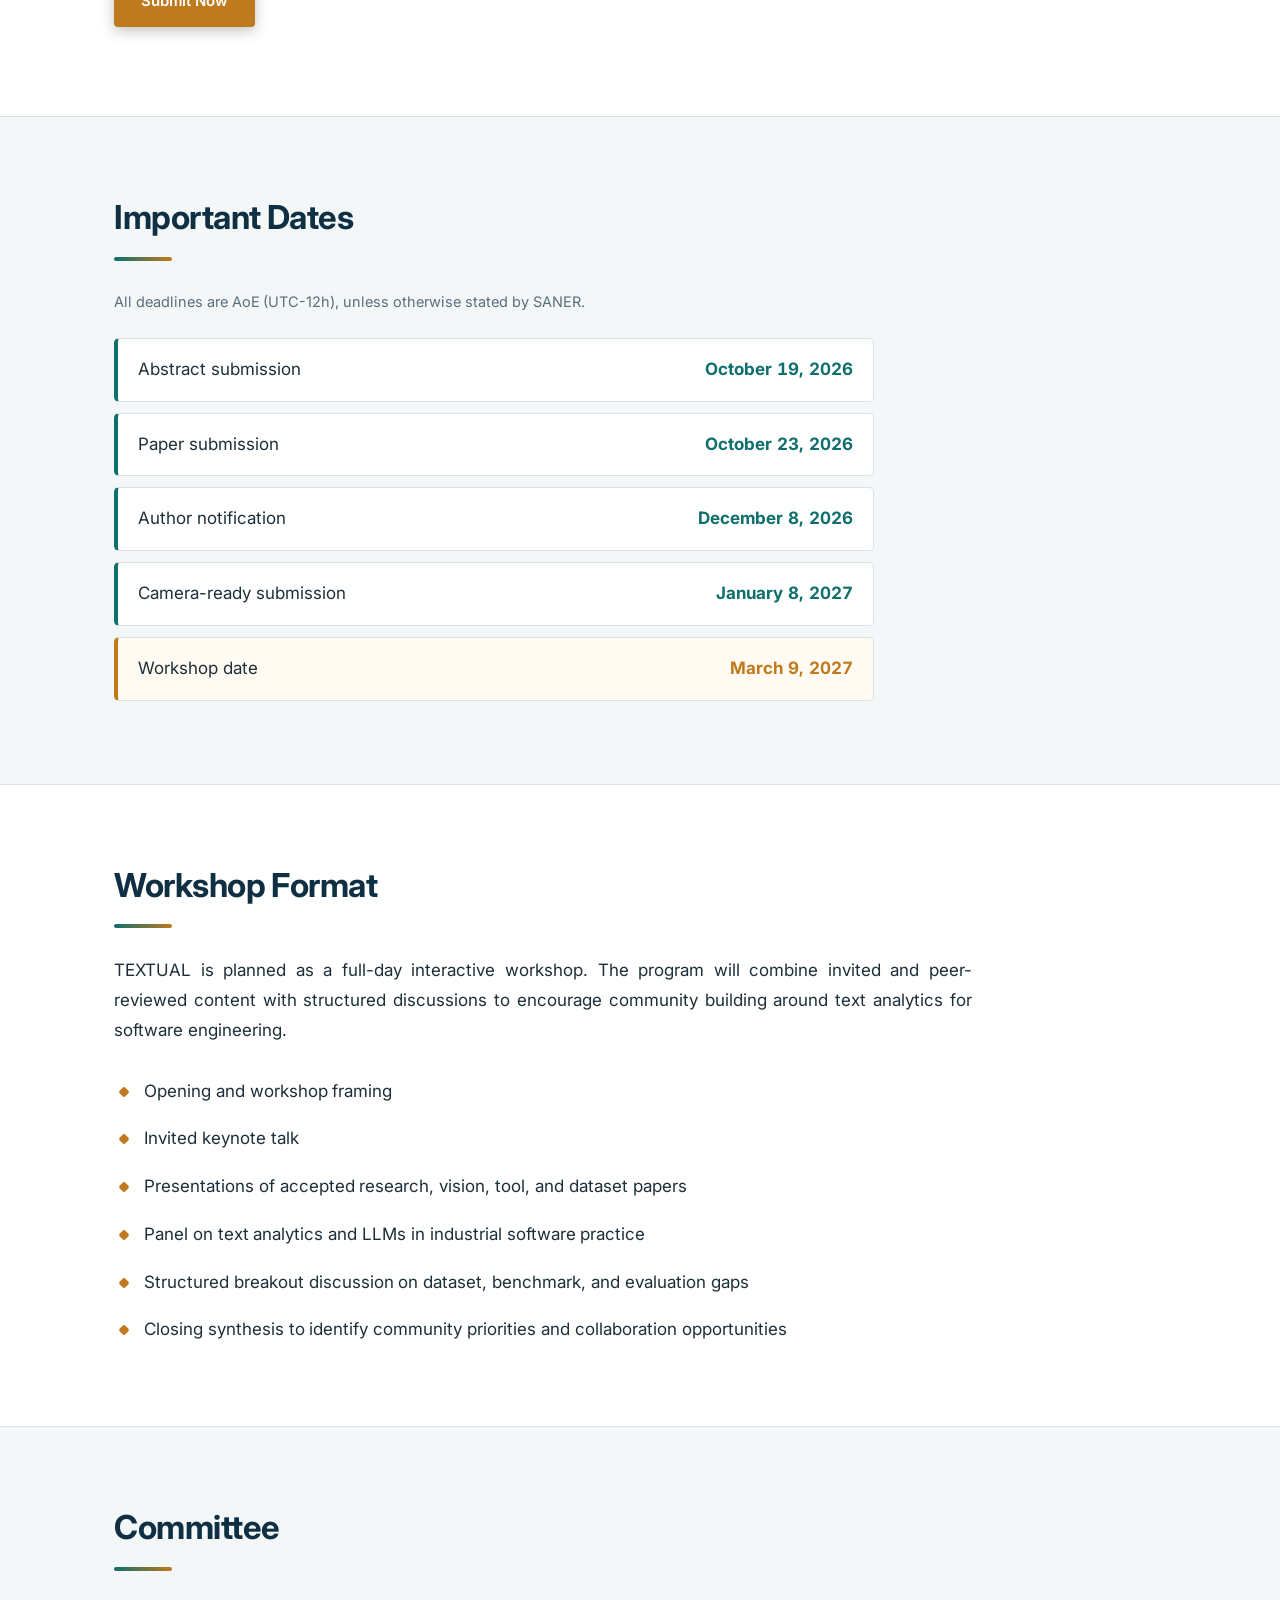
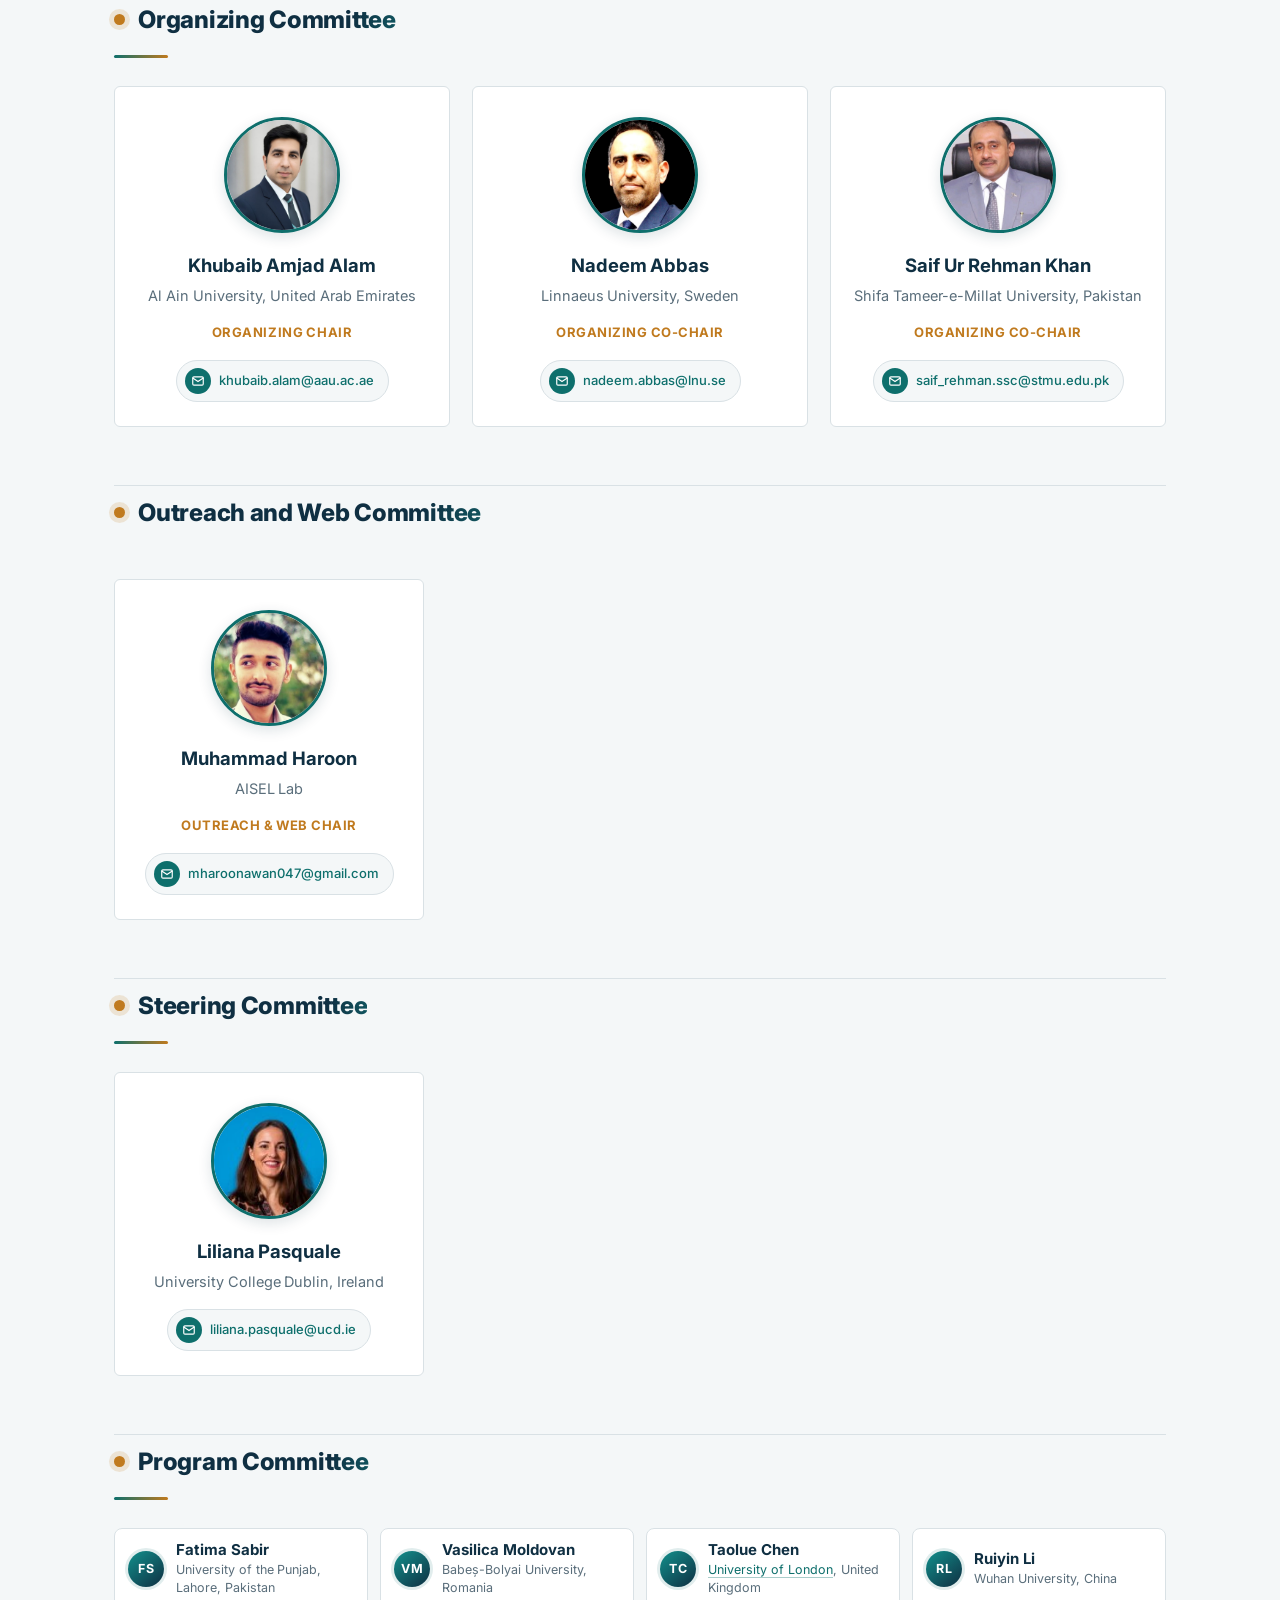
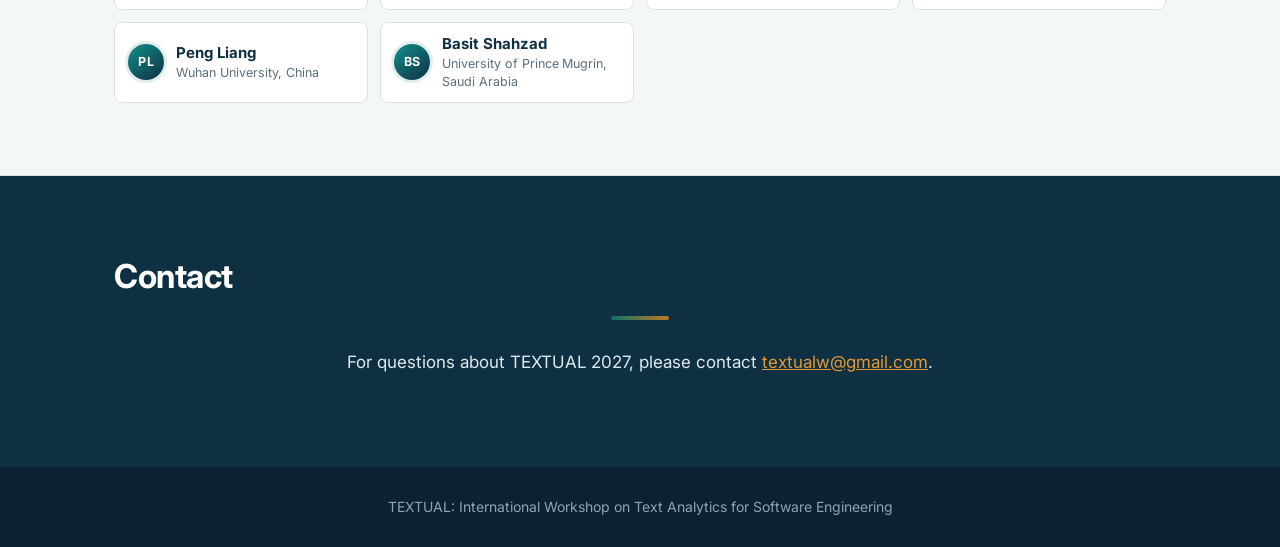
==== commit 9ce332e8: "Update index.html" ====
--- a/textual2027/index.html
+++ b/textual2027/index.html
@@ -476,7 +476,6 @@
           <img class="avatar" src="assets/organizers/Liliana.jpeg" alt="Liliana Pasquale" loading="lazy" width="600" height="600">
           <p class="name">Liliana Pasquale</p>
           <p class="aff">University College Dublin, Ireland</p>
-          <p class="role">Steering Committee</p>
           <a class="email" href="mailto:liliana.pasquale@ucd.ie"><span class="ico"><svg aria-hidden="true"><use href="#i-mail"/></svg></span>liliana.pasquale@ucd.ie</a>
         </div>
 
